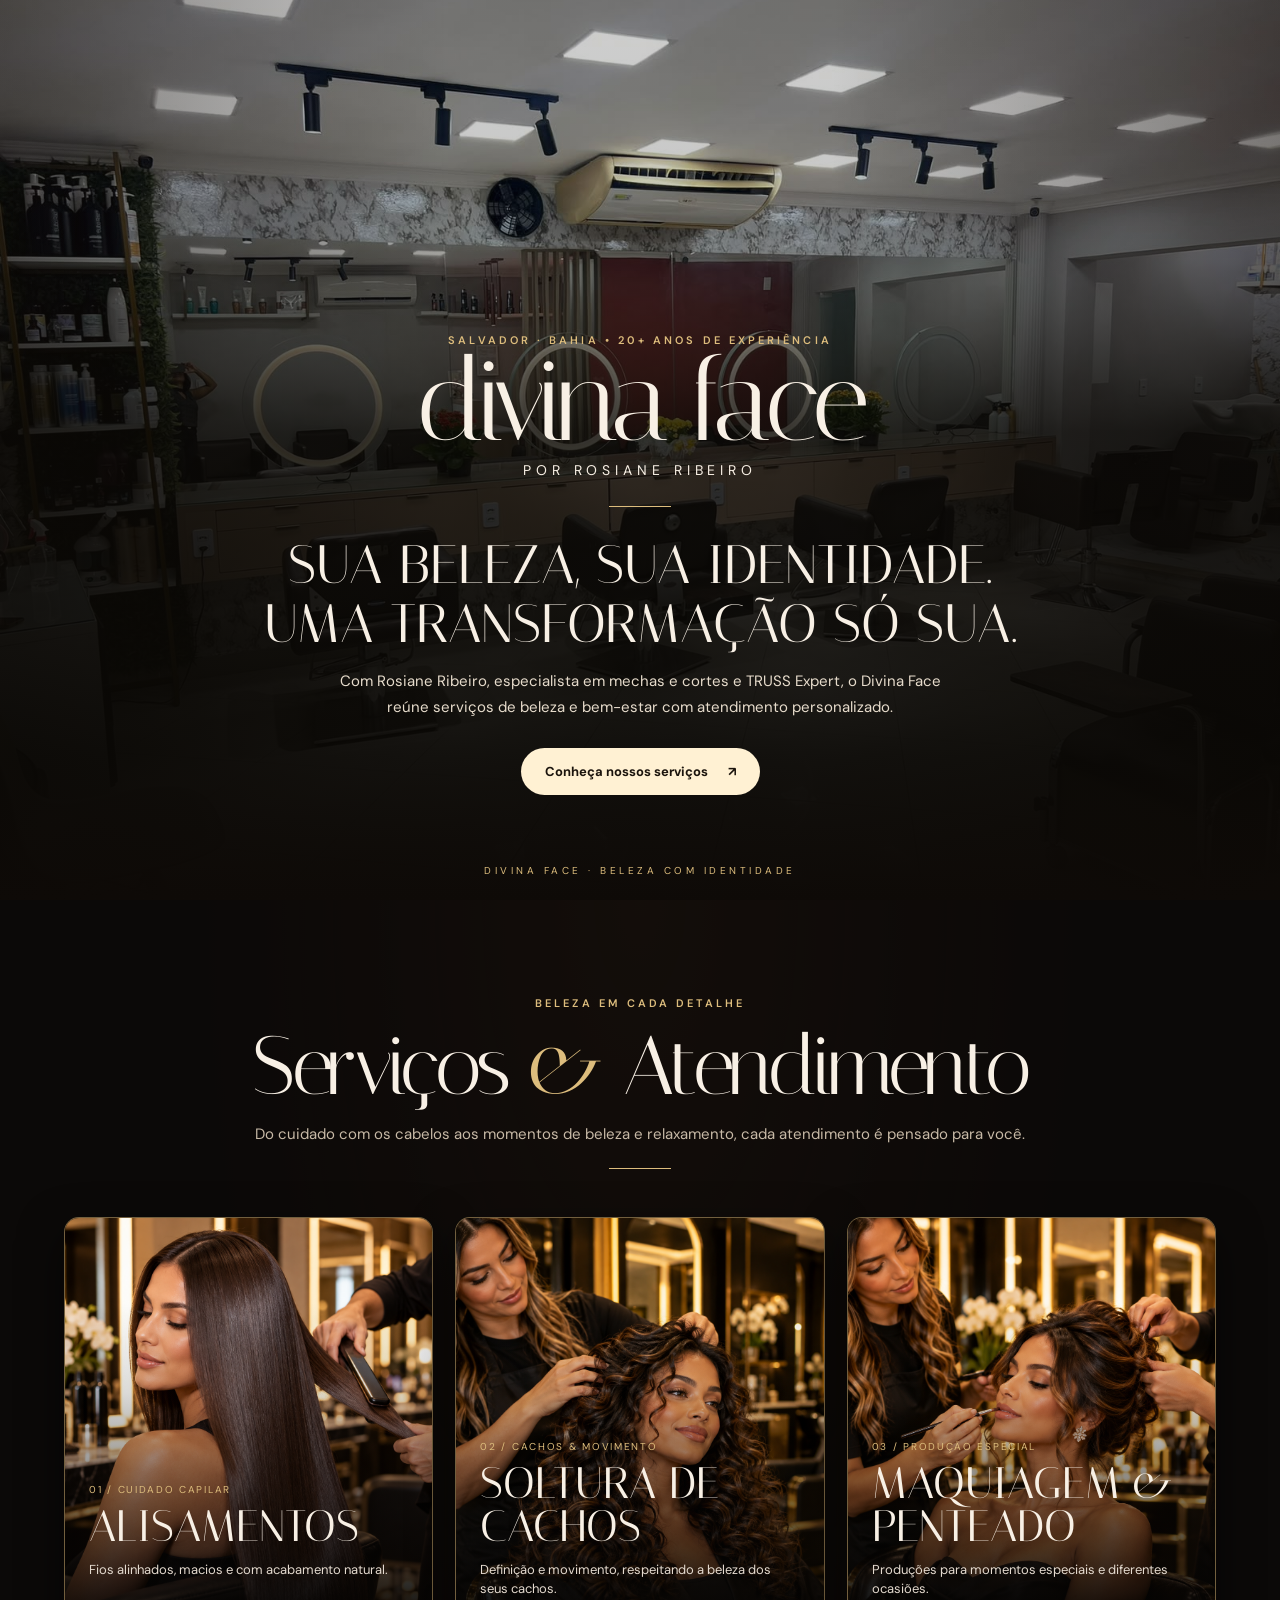
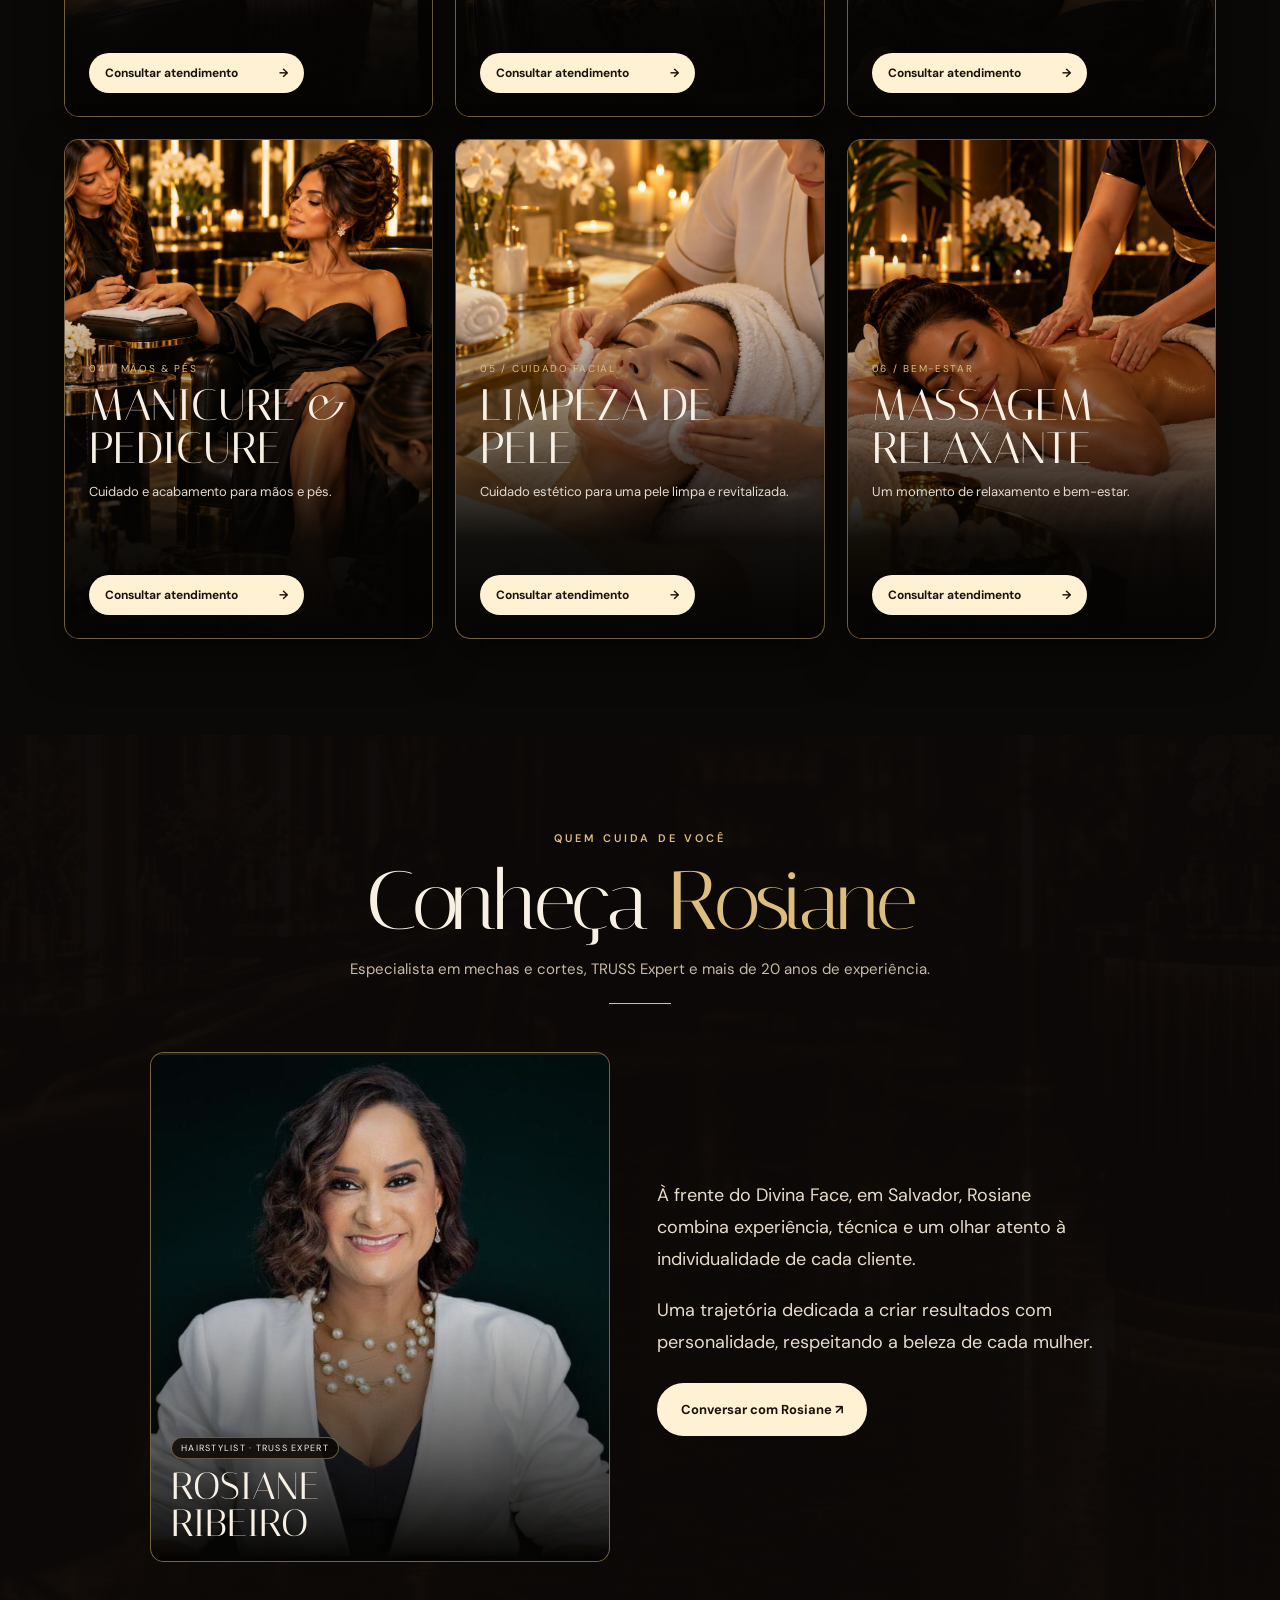
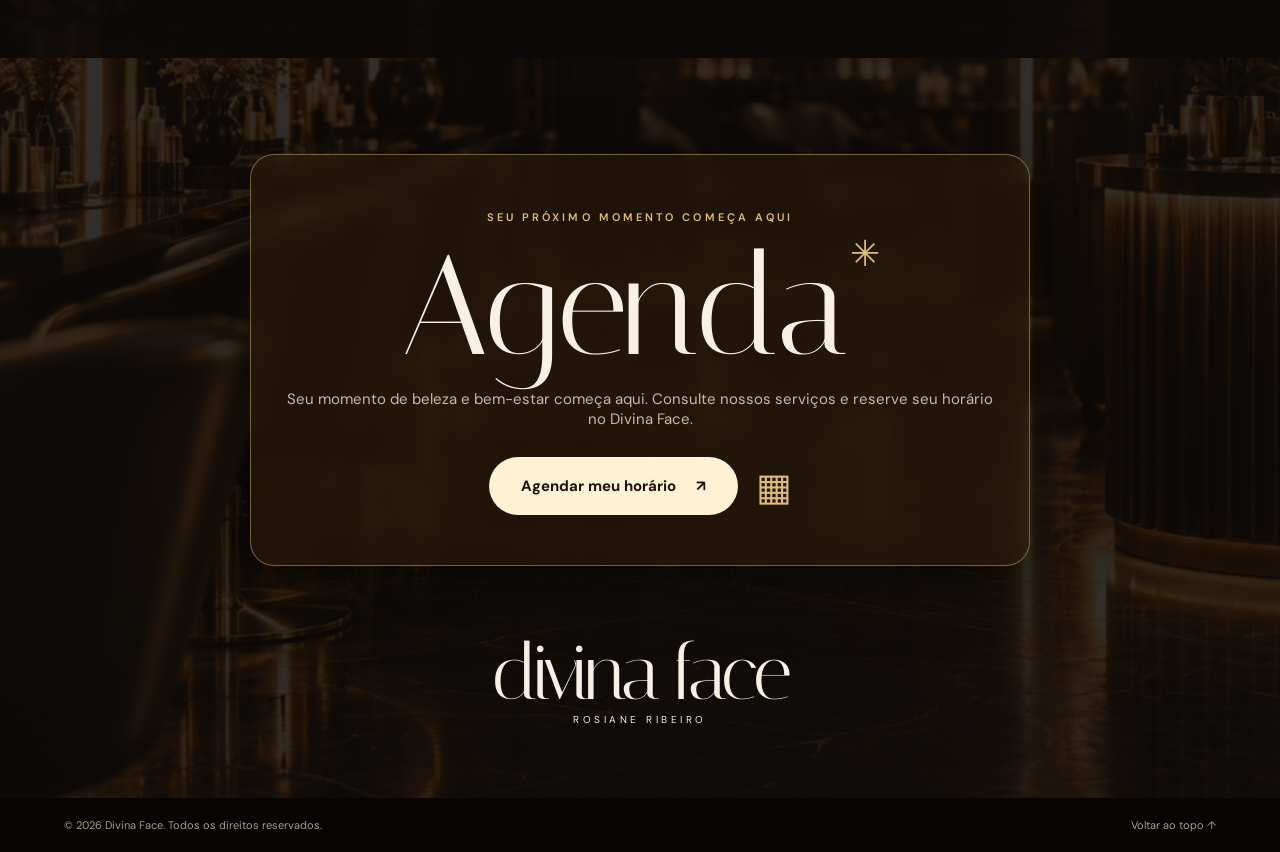
==== Bio/index.html @ 36f3af69 "Update WhatsApp number and Instagram lead source message" ====
<!doctype html>
<html lang="pt-BR">
<head>
<meta charset="utf-8">
<meta name="viewport" content="width=device-width,initial-scale=1">
<meta name="theme-color" content="#110d09">
<meta name="description" content="Divina Face em Salvador, por Rosiane Ribeiro. Há mais de 20 anos valorizando a beleza de cada cliente. Alisamentos, soltura de cachos, maquiagem e penteados, manicure, pedicure e estética. Agende seu horário.">
<title>Divina Face | Rosiane Ribeiro — Beleza com identidade</title>
<link rel="preconnect" href="https://fonts.googleapis.com">
<link rel="preconnect" href="https://fonts.gstatic.com" crossorigin>
<link href="https://fonts.googleapis.com/css2?family=DM+Sans:wght@400;500;600;700&family=Italiana&display=swap" rel="stylesheet">
<link rel="stylesheet" href="style.css?v=bio-single-hero-20261013">
</head>
<body>
<a class="skip" href="#conteudo">Pular para o conteúdo</a>

    <main id="conteudo">
<section class="hero" aria-labelledby="hero-title">
    <div class="hero-media hero-single-image"><img src="../avalia%C3%A7%C3%B5es.jpeg" alt="Ambiente do Salão Divina Face" fetchpriority="high"></div><div class="hero-overlay">

            </div>
            <div class="hero-content">
                <p class="eyebrow">SALVADOR · BAHIA • 20+ ANOS DE EXPERIÊNCIA</p>
                <h1 class="hero-brand" id="hero-title">divina face <span>POR ROSIANE RIBEIRO</span></h1>
                <div class="gold-rule">

                </div><h2>Sua beleza, sua identidade.<br>Uma transformação só sua.</h2>
                <p>Com Rosiane Ribeiro, especialista em mechas e cortes e TRUSS Expert, o Divina Face reúne serviços de beleza e bem-estar com atendimento personalizado.</p>
                <a class="primary-btn" href="#servicos">Conheça nossos serviços <span aria-hidden="true">↗</span></a>
            </div>
            <span class="hero-bottom">DIVINA FACE · BELEZA COM IDENTIDADE</span>
</section>
<section class="services section" id="servicos"><div class="section-top"><p class="eyebrow">BELEZA EM CADA DETALHE</p><h2 class="section-title">Serviços <i>&</i> Atendimento</h2><p>Do cuidado com os cabelos aos momentos de beleza e relaxamento, cada atendimento é pensado para você.</p><div class="gold-rule"></div></div><div class="service-grid"><article class="service-card"><img src="assets/Cabelos%20lisos%20no%20sal%C3%A3o%20de%20luxo.png" alt="Imagem ilustrativa de atendimento no salão" loading="lazy"><div class="service-content"><small>01 / CUIDADO CAPILAR</small><h3>Alisamentos</h3><p>Fios alinhados, macios e com acabamento natural.</p><a href="https://wa.me/556198050957?text=Ol%C3%A1!%20Vim%20pelo%20Instagram%20da%20Divina%20Face%20e%20gostaria%20de%20saber%20mais%20sobre%20os%20servi%C3%A7os%20e%20agendar%20um%20hor%C3%A1rio." target="_blank" rel="noopener noreferrer" aria-label="Consultar Alisamentos no WhatsApp">Consultar atendimento <span>→</span></a></div></article>
<article class="service-card"><img src="assets/Cachos%20Dourados%20no%20Sal%C3%A3o%20Luxuoso.png" alt="Imagem ilustrativa de atendimento no salão" loading="lazy"><div class="service-content"><small>02 / CACHOS & MOVIMENTO</small><h3>Soltura de cachos</h3><p>Definição e movimento, respeitando a beleza dos seus cachos.</p><a href="https://wa.me/556198050957?text=Ol%C3%A1!%20Vim%20pelo%20Instagram%20da%20Divina%20Face%20e%20gostaria%20de%20saber%20mais%20sobre%20os%20servi%C3%A7os%20e%20agendar%20um%20hor%C3%A1rio." target="_blank" rel="noopener noreferrer" aria-label="Consultar Soltura de cachos no WhatsApp">Consultar atendimento <span>→</span></a></div></article>
<article class="service-card"><img src="assets/Glamour%20no%20sal%C3%A3o%20de%20beleza%20luxuoso.png" alt="Imagem ilustrativa de atendimento no salão" loading="lazy"><div class="service-content"><small>03 / PRODUÇÃO ESPECIAL</small><h3>Maquiagem & penteado</h3><p>Produções para momentos especiais e diferentes ocasiões.</p><a href="https://wa.me/556198050957?text=Ol%C3%A1!%20Vim%20pelo%20Instagram%20da%20Divina%20Face%20e%20gostaria%20de%20saber%20mais%20sobre%20os%20servi%C3%A7os%20e%20agendar%20um%20hor%C3%A1rio." target="_blank" rel="noopener noreferrer" aria-label="Consultar Maquiagem & penteado no WhatsApp">Consultar atendimento <span>→</span></a></div></article>
<article class="service-card"><img src="assets/Manicure%20e%20Pedicure%20de%20Luxo.png" alt="Imagem ilustrativa de atendimento no salão" loading="lazy"><div class="service-content"><small>04 / MÃOS & PÉS</small><h3>Manicure & pedicure</h3><p>Cuidado e acabamento para mãos e pés.</p><a href="https://wa.me/556198050957?text=Ol%C3%A1!%20Vim%20pelo%20Instagram%20da%20Divina%20Face%20e%20gostaria%20de%20saber%20mais%20sobre%20os%20servi%C3%A7os%20e%20agendar%20um%20hor%C3%A1rio." target="_blank" rel="noopener noreferrer" aria-label="Consultar Manicure & pedicure no WhatsApp">Consultar atendimento <span>→</span></a></div></article>
<article class="service-card"><img src="assets/Tratamento%20Facial%20em%20Spa%20Luxuoso.png" alt="Imagem ilustrativa de atendimento no salão" loading="lazy"><div class="service-content"><small>05 / CUIDADO FACIAL</small><h3>Limpeza de pele</h3><p>Cuidado estético para uma pele limpa e revitalizada.</p><a href="https://wa.me/556198050957?text=Ol%C3%A1!%20Vim%20pelo%20Instagram%20da%20Divina%20Face%20e%20gostaria%20de%20saber%20mais%20sobre%20os%20servi%C3%A7os%20e%20agendar%20um%20hor%C3%A1rio." target="_blank" rel="noopener noreferrer" aria-label="Consultar Limpeza de pele no WhatsApp">Consultar atendimento <span>→</span></a></div></article>
<article class="service-card"><img src="assets/Massagem%20Relaxante%20em%20Spa%20Luxuoso.png" alt="Imagem ilustrativa de atendimento no salão" loading="lazy"><div class="service-content"><small>06 / BEM-ESTAR</small><h3>Massagem relaxante</h3><p>Um momento de relaxamento e bem-estar.</p><a href="https://wa.me/556198050957?text=Ol%C3%A1!%20Vim%20pelo%20Instagram%20da%20Divina%20Face%20e%20gostaria%20de%20saber%20mais%20sobre%20os%20servi%C3%A7os%20e%20agendar%20um%20hor%C3%A1rio." target="_blank" rel="noopener noreferrer" aria-label="Consultar Massagem relaxante no WhatsApp">Consultar atendimento <span>→</span></a></div></article></div></section>
<section class="team section" id="equipe"><div class="section-top"><p class="eyebrow">QUEM CUIDA DE VOCÊ</p><h2 class="section-title">Conheça <i>Rosiane</i></h2><p>Especialista em mechas e cortes, TRUSS Expert e mais de 20 anos de experiência.</p><div class="gold-rule"></div></div><div class="team-grid"><article class="team-card"><img src="../assets/rosiane-retrato.png" alt="Rosiane Ribeiro, profissional do Divina Face" loading="lazy"><div class="team-content"><span>HAIRSTYLIST · TRUSS EXPERT</span><h3>Rosiane<br>Ribeiro</h3></div></article><div class="team-description"><p>À frente do Divina Face, em Salvador, Rosiane combina experiência, técnica e um olhar atento à individualidade de cada cliente.</p><p>Uma trajetória dedicada a criar resultados com personalidade, respeitando a beleza de cada mulher.</p><a class="primary-btn" href="https://wa.me/556198050957?text=Ol%C3%A1!%20Vim%20pelo%20Instagram%20da%20Divina%20Face%20e%20gostaria%20de%20saber%20mais%20sobre%20os%20servi%C3%A7os%20e%20agendar%20um%20hor%C3%A1rio." target="_blank" rel="noopener noreferrer">Conversar com Rosiane ↗</a></div></div></section>
<section class="booking section" id="agenda"><div class="booking-panel"><p class="eyebrow">SEU PRÓXIMO MOMENTO COMEÇA AQUI</p><h2>Agenda<span class="booking-spark">✳</span></h2><p>Seu momento de beleza e bem-estar começa aqui. Consulte nossos serviços e reserve seu horário no Divina Face.</p><a class="booking-btn" href="https://wa.me/556198050957?text=Ol%C3%A1!%20Vim%20pelo%20Instagram%20da%20Divina%20Face%20e%20gostaria%20de%20saber%20mais%20sobre%20os%20servi%C3%A7os%20e%20agendar%20um%20hor%C3%A1rio." target="_blank" rel="noopener noreferrer">Agendar meu horário <span>↗</span></a><span class="booking-icon" aria-hidden="true">▦</span></div><div class="footer-brand">divina face <span>ROSIANE RIBEIRO</span></div></section>
</main><footer><span>© <span id="year"></span> Divina Face. Todos os direitos reservados.</span><a href="#conteudo">Voltar ao topo ↑</a></footer>
<script src="script.js" defer></script>
</body></html>
---- Bio/style.css ----
:root{--bg:#110e0a;--dark:#090806;--gold:#ddbd7d;--cream:#fff1d3;--ink:#f8f0e5;--muted:#c8baa7;--border:rgba(221,189,125,.45)}*{box-sizing:border-box}html{scroll-behavior:smooth;scroll-padding-top:84px}body{margin:0;background:var(--bg);color:var(--ink);font-family:'DM Sans',Arial,sans-serif;overflow-x:hidden}a{color:inherit;text-decoration:none}button{font:inherit}img{display:block;width:100%}.skip{position:absolute;left:14px;top:-80px;z-index:100;padding:12px;background:var(--gold);color:#111}.skip:focus{top:10px}h1,h2,h3,p{margin:0}.header{height:83px;position:absolute;top:0;left:0;right:0;z-index:20;background:linear-gradient(#110e0ae8,#110e0a74);border-bottom:1px solid #fff2}.header-inner{height:100%;max-width:1320px;margin:auto;display:flex;align-items:center;gap:46px;padding:0 5%}.brand{display:block;text-align:center;font:29px/1 'Italiana',Georgia,serif;letter-spacing:-.04em;min-width:150px}.brand small{display:block;font:9px/1.6 'DM Sans',sans-serif;letter-spacing:.56em;margin-left:6px}.desktop-nav{display:flex;gap:32px;margin-left:auto;align-items:center}.desktop-nav a{font-size:13px;text-transform:uppercase;letter-spacing:.14em}.desktop-nav a:hover{color:var(--gold)}.header-book{padding:12px 20px;border:1px solid var(--border);border-radius:30px;font-size:13px;white-space:nowrap}.header-book span{margin-left:10px}.menu-button,.mobile-menu{display:none}.hero{position:relative;min-height:min(900px,100svh);height:850px;display:flex;align-items:flex-end;justify-content:center;overflow:hidden;background:#14100b}.hero-media{position:absolute;inset:0;display:grid;grid-template-columns:1fr 1.16fr 1fr}.hero-photo{position:relative;overflow:hidden}.hero-photo img{height:100%;object-fit:cover;filter:saturate(.8)}.hero-photo-one img{object-position:48% 20%;transform:scale(1.3)}.hero-photo-two img{object-position:center 17%;transform:scale(1.12)}.hero-photo-three img{object-position:58% 20%;transform:scale(1.3)}.hero-overlay{position:absolute;inset:0;background:linear-gradient(180deg,#09070533 3%,#09070538 21%,#0a0805cf 48%,#0a0805f4 84%,#0e0a07 100%),linear-gradient(90deg,#130c0870,transparent 35%,transparent 65%,#130c0870)}.hero-content{position:relative;z-index:2;text-align:center;width:min(900px,92%);padding:240px 0 105px}.eyebrow{font-size:11px;letter-spacing:.28em;text-transform:uppercase;color:var(--gold);font-weight:600}.hero-brand,.footer-brand{font:clamp(74px,12vw,154px)/.95 'Italiana',Georgia,serif;letter-spacing:-.06em}.hero-brand span,.footer-brand span{font:14px/2 'DM Sans',sans-serif;letter-spacing:.9em;margin-left:1em;display:block}.gold-rule{height:1px;background:var(--gold);width:62px;margin:22px auto}.hero-content h2{font:clamp(30px,4.2vw,54px)/1.1 'Italiana',Georgia,serif;text-transform:uppercase;margin:28px auto 14px}.hero-content>p:not(.eyebrow){max-width:630px;margin:0 auto;color:#e7dccc;font-size:15px;line-height:1.75}.primary-btn,.booking-btn{display:inline-flex;align-items:center;justify-content:center;gap:20px;background:var(--cream);color:#1b140d;padding:15px 24px;border-radius:100px;font-weight:700;font-size:13px;margin-top:28px;transition:transform .2s,background .2s}.primary-btn:hover,.booking-btn:hover{background:var(--gold);transform:translateY(-3px)}.hero-bottom{position:absolute;bottom:23px;letter-spacing:.35em;font-size:10px;color:var(--gold)}.section{padding:96px 5%}.services{position:relative;background:radial-gradient(ellipse at 50% 0%,#4b331b80,transparent 48%),url('assets/background.jpg') center/cover fixed,#140e0a}.services:before,.team:before{content:'';position:absolute;inset:0;background:#0a0808bd;pointer-events:none}.section-top{position:relative;z-index:1;text-align:center;max-width:850px;margin:0 auto 48px}.section-title{font:clamp(44px,6.5vw,84px)/1.06 'Italiana',Georgia,serif;letter-spacing:-.04em;margin:12px 0}.section-title i{font-style:normal;color:var(--gold)}.section-top>p:not(.eyebrow){color:var(--muted);font-size:15px;line-height:1.6}.service-grid{position:relative;display:grid;grid-template-columns:repeat(3,minmax(0,1fr));gap:22px;max-width:1240px;margin:auto}.service-card{position:relative;height:500px;border:1px solid var(--border);border-radius:15px;overflow:hidden;background:#1a120a;box-shadow:0 16px 44px #0008;isolation:isolate}.service-card>img{height:100%;object-fit:cover;object-position:center 30%;transition:transform .6s}.service-card:hover>img{transform:scale(1.045)}.service-card:after{content:'';position:absolute;inset:0;background:linear-gradient(180deg,transparent 17%,#05040322 35%,#050403f2 80%,#050403 100%);pointer-events:none}.service-content{position:absolute;z-index:1;bottom:0;left:0;right:0;padding:28px 24px 23px}.service-content small{color:var(--gold);font-size:10px;letter-spacing:.17em}.service-content h3{font:clamp(34px,3.4vw,53px)/.98 'Italiana',Georgia,serif;text-transform:uppercase;margin:8px 0 12px}.service-content p{color:#e4dacf;font-size:13px;line-height:1.48;min-height:75px;max-width:320px}.service-content a{display:flex;align-items:center;justify-content:space-between;gap:8px;width:max-content;min-width:215px;margin-top:18px;padding:12px 16px;background:var(--cream);border-radius:30px;color:#1b140d;font-size:12px;font-weight:700}.service-content a:hover{background:var(--gold)}.team{position:relative;background:linear-gradient(#100c08ed,#100c08de),url('assets/background.jpg') center/cover no-repeat}.team-grid{position:relative;z-index:1;max-width:1240px;margin:auto;display:grid;grid-template-columns:repeat(4,minmax(0,1fr));gap:22px}.team-card{position:relative;min-height:390px;border:1px solid var(--border);border-radius:14px;overflow:hidden;background:#24190f}.team-card img{height:100%;position:absolute;inset:0;object-fit:cover;object-position:center 28%;filter:saturate(.88)}.team-card:after{content:'';position:absolute;inset:0;background:linear-gradient(180deg,transparent 40%,#050403 100%)}.team-content{position:absolute;z-index:1;bottom:20px;left:20px;right:10px}.team-content span{display:inline-block;background:#0c0907d9;border:1px solid #d8bc8d6b;padding:4px 9px;border-radius:14px;font-size:9px;letter-spacing:.14em}.team-content h3{margin-top:9px;font:clamp(29px,3vw,46px)/.95 'Italiana',Georgia,serif;text-transform:uppercase}.booking{background:linear-gradient(180deg,#0d0a08d9,#0d0a08da),url('assets/background.jpg') center/cover;display:flex;flex-direction:column;align-items:center;padding-bottom:68px}.booking-panel{position:relative;width:min(780px,100%);padding:55px 30px 50px;text-align:center;border:1px solid var(--border);border-radius:24px;background:#2c1b0b9e;box-shadow:0 20px 70px #0006;backdrop-filter:blur(8px)}.booking-panel h2{font:clamp(82px,11vw,154px)/1 'Italiana',Georgia,serif;margin:12px 0}.booking-spark{font:36px/1 'DM Sans',sans-serif;color:var(--gold);vertical-align:top}.booking-panel>p:not(.eyebrow){font-size:15px;color:var(--muted)}.booking-btn{font-size:15px;padding:19px 32px}.booking-icon{display:inline-block;color:var(--gold);font-size:38px;margin-left:18px;vertical-align:middle}.footer-brand{font-size:72px;text-align:center;margin-top:70px}.footer-brand span{font-size:10px}footer{background:#060504;display:flex;justify-content:space-between;gap:15px;align-items:center;padding:20px 5%;font-size:11px;color:#a99c8a}footer a:hover{color:var(--gold)}a:focus-visible,button:focus-visible{outline:2px solid var(--gold);outline-offset:4px}@media(max-width:1050px){.service-grid{grid-template-columns:repeat(2,minmax(0,1fr))}.team-grid{grid-template-columns:repeat(2,minmax(0,1fr))}.service-card{height:500px}.team-card{height:390px}.desktop-nav{gap:16px}}@media(max-width:760px){html{scroll-padding-top:68px}.header{height:68px}.header-inner{justify-content:space-between;padding-inline:6%}.brand{min-width:auto;font-size:27px}.brand small{font-size:8px}.desktop-nav,.header-book{display:none}.menu-button{display:flex;flex-direction:column;justify-content:center;align-items:center;gap:5px;width:44px;height:44px;background:#19110b;border:1px solid var(--border);border-radius:8px;cursor:pointer}.menu-button span{width:20px;height:2px;background:var(--cream);transition:transform .2s,opacity .2s}.menu-button[aria-expanded=true] span:first-child{transform:translateY(7px) rotate(45deg)}.menu-button[aria-expanded=true] span:nth-child(2){opacity:0}.menu-button[aria-expanded=true] span:last-child{transform:translateY(-7px) rotate(-45deg)}.mobile-menu:not([hidden]){display:flex;position:absolute;left:0;right:0;top:68px;padding:15px 6% 20px;background:#130e09f8;border-bottom:1px solid var(--border);flex-direction:column;gap:0;box-shadow:0 16px 35px #0009}.mobile-menu a{padding:15px 6px;border-bottom:1px solid #ffffff18;font-size:14px}.mobile-menu a:last-child{color:var(--gold)}.hero{height:auto;min-height:720px;min-height:92svh}.hero-media{grid-template-columns:1fr 1fr}.hero-photo-three{display:none}.hero-photo img{object-position:center top;transform:none}.hero-photo-one img{object-position:42% top}.hero-overlay{background:linear-gradient(180deg,#0907054a 0%,#0907059c 32%,#090705f5 58%,#090705 100%)}.hero-content{padding:240px 0 85px}.hero-brand{font-size:clamp(68px,16vw,106px)}.hero-brand span{font-size:11px}.hero-content h2{font-size:clamp(31px,8vw,47px)}.hero-content>p:not(.eyebrow){font-size:14px;max-width:430px}.section{padding:70px 5%}.section-title{font-size:clamp(45px,10vw,65px)}.service-grid{gap:16px}.service-card{height:440px}.service-content{padding:22px 17px}.service-content h3{font-size:36px}.service-content a{min-width:0;width:100%}.service-content p{font-size:12px}.team-grid{gap:14px}.team-card{min-height:310px;height:310px}.team-content{left:12px;bottom:15px}.team-content h3{font-size:32px}.team-content span{font-size:8px}.booking-panel{padding:40px 18px}.booking-panel h2{font-size:clamp(68px,14vw,110px)}.footer-brand{font-size:58px}}@media(max-width:560px){.hero{min-height:680px}.hero-content{padding-top:200px}.service-grid{grid-template-columns:1fr}.service-card{height:480px}.service-content{padding:25px}.service-content h3{font-size:48px}.service-content p{font-size:13px}.team-grid{grid-template-columns:repeat(2,minmax(0,1fr))}.team-card{height:290px;min-height:0}.team-content h3{font-size:27px}.booking-icon{display:none}footer{flex-direction:column;text-align:center}.eyebrow{font-size:10px;letter-spacing:.17em}}@media(max-width:360px){.team-grid{grid-template-columns:1fr}.team-card{height:410px}.team-content h3{font-size:41px}}@media(prefers-reduced-motion:reduce){*,*:before,*:after{scroll-behavior:auto!important;transition:none!important}} 

/* Divina Face: editorial portrait and brand adaptations */
.hero-brand{font-size:clamp(60px,9vw,132px);letter-spacing:-.055em;text-transform:lowercase}
.hero-brand span,.footer-brand span{text-transform:uppercase;letter-spacing:.35em;margin-left:0}
.team-grid{grid-template-columns:minmax(280px,460px) minmax(0,1fr);align-items:center;justify-content:center;max-width:980px}
.team-card{min-height:510px}.team-description{color:#e7dccc;font-size:18px;line-height:1.8;padding:20px 5%}.team-description p+p{margin-top:18px}.team-description .primary-btn{margin-top:24px}
.footer-brand{font-size:clamp(46px,7vw,78px);text-transform:lowercase}
@media(max-width:760px){.hero-brand{font-size:clamp(52px,12vw,84px)}.hero-brand span{font-size:10px}.team-grid{grid-template-columns:1fr;max-width:460px}.team-description{padding:10px 2%;font-size:16px}.team-card{min-height:430px;height:430px}}

/* Single full-bleed Bio hero background */
.hero-media.hero-single-image{display:block;position:absolute;inset:0;width:100%;height:100%}
.hero-media.hero-single-image>img{width:100%;height:100%;object-fit:cover;object-position:center center;transform:none;filter:none}
@media(max-width:760px){.hero-media.hero-single-image{display:block}.hero-media.hero-single-image>img{object-position:center center}}
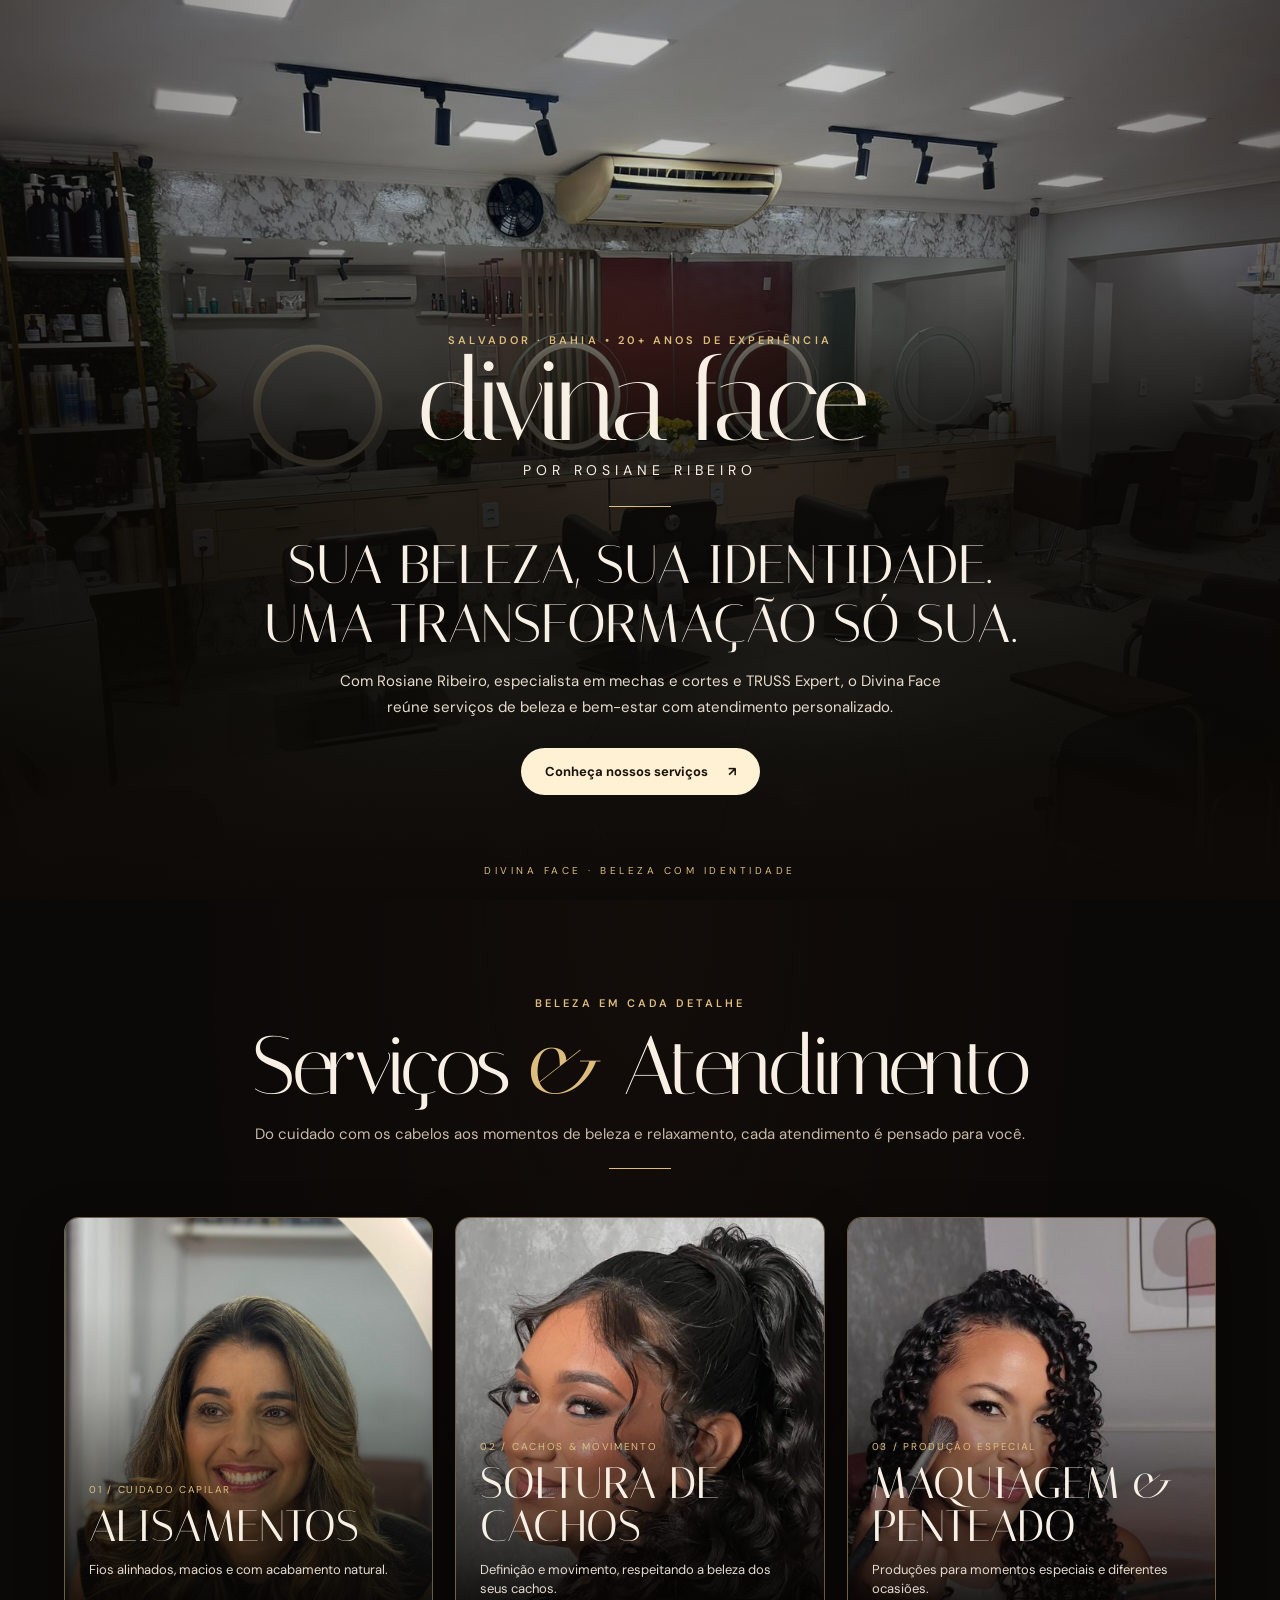
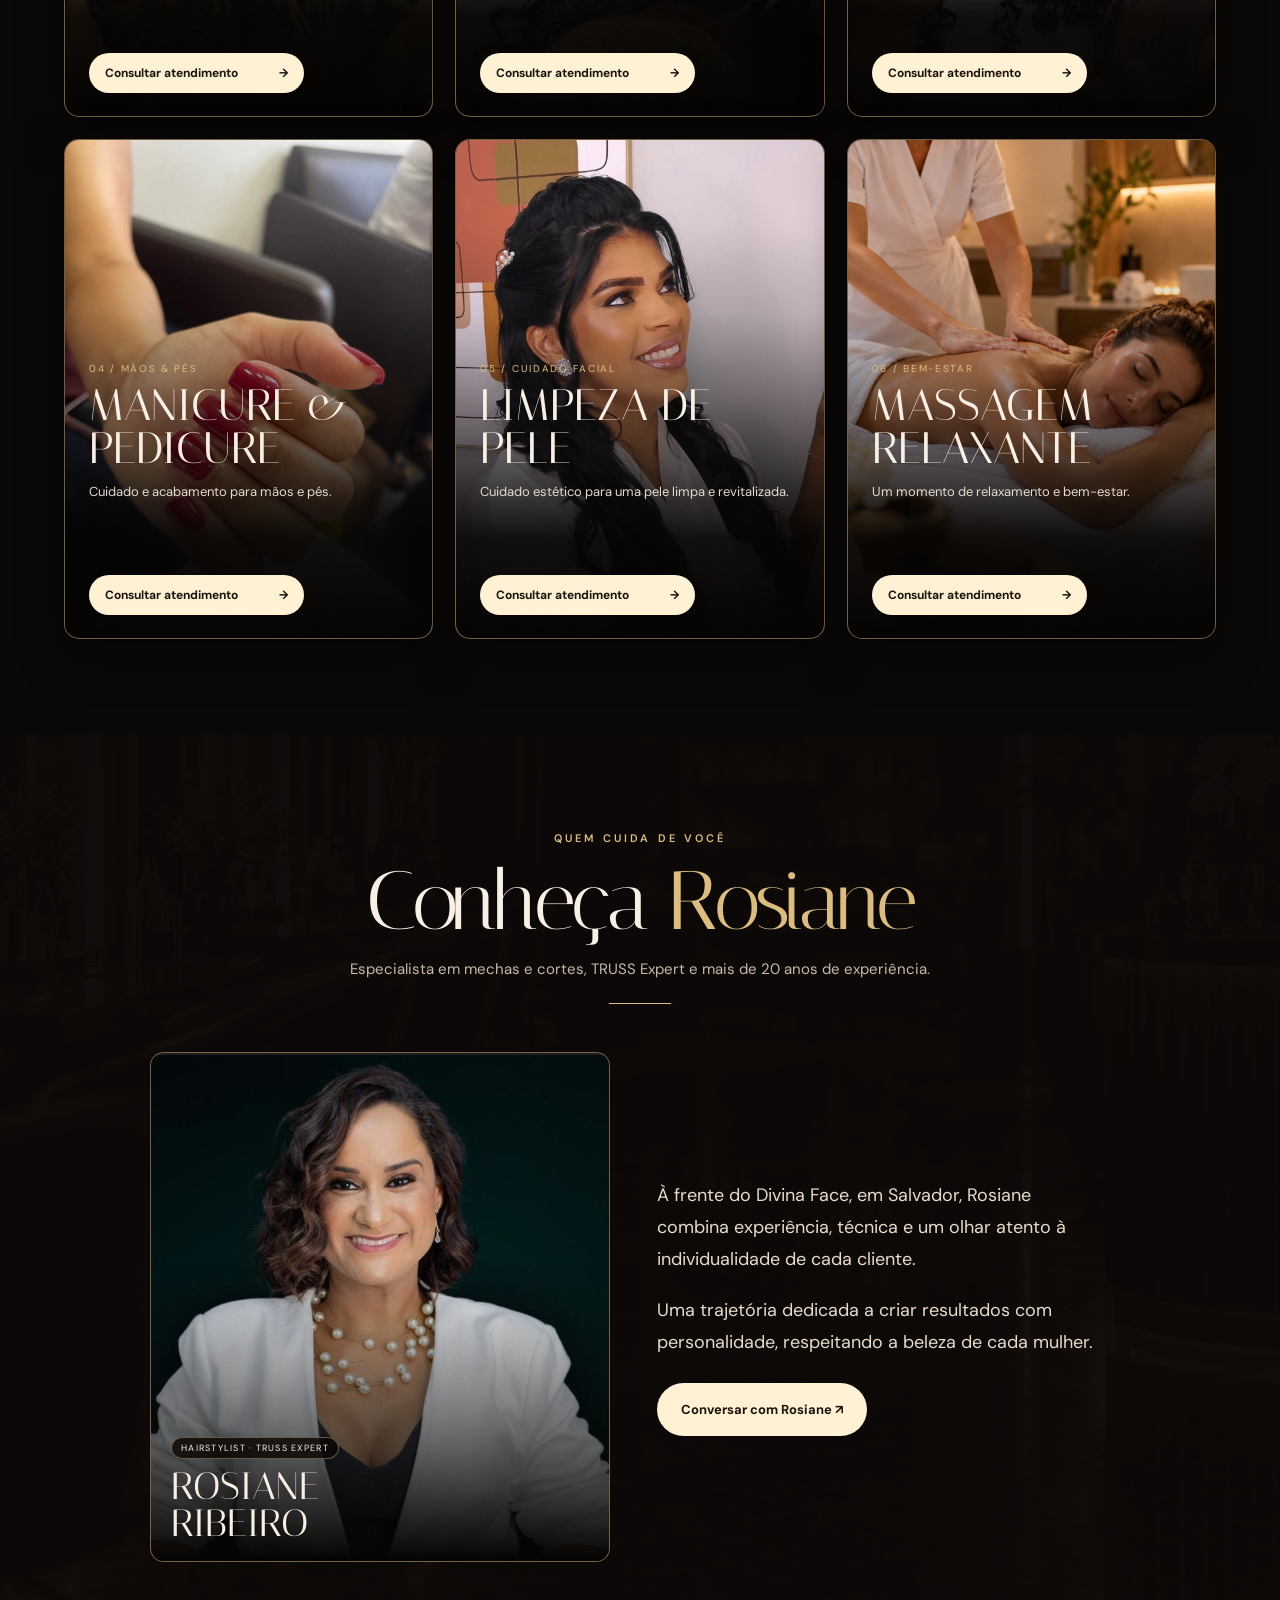
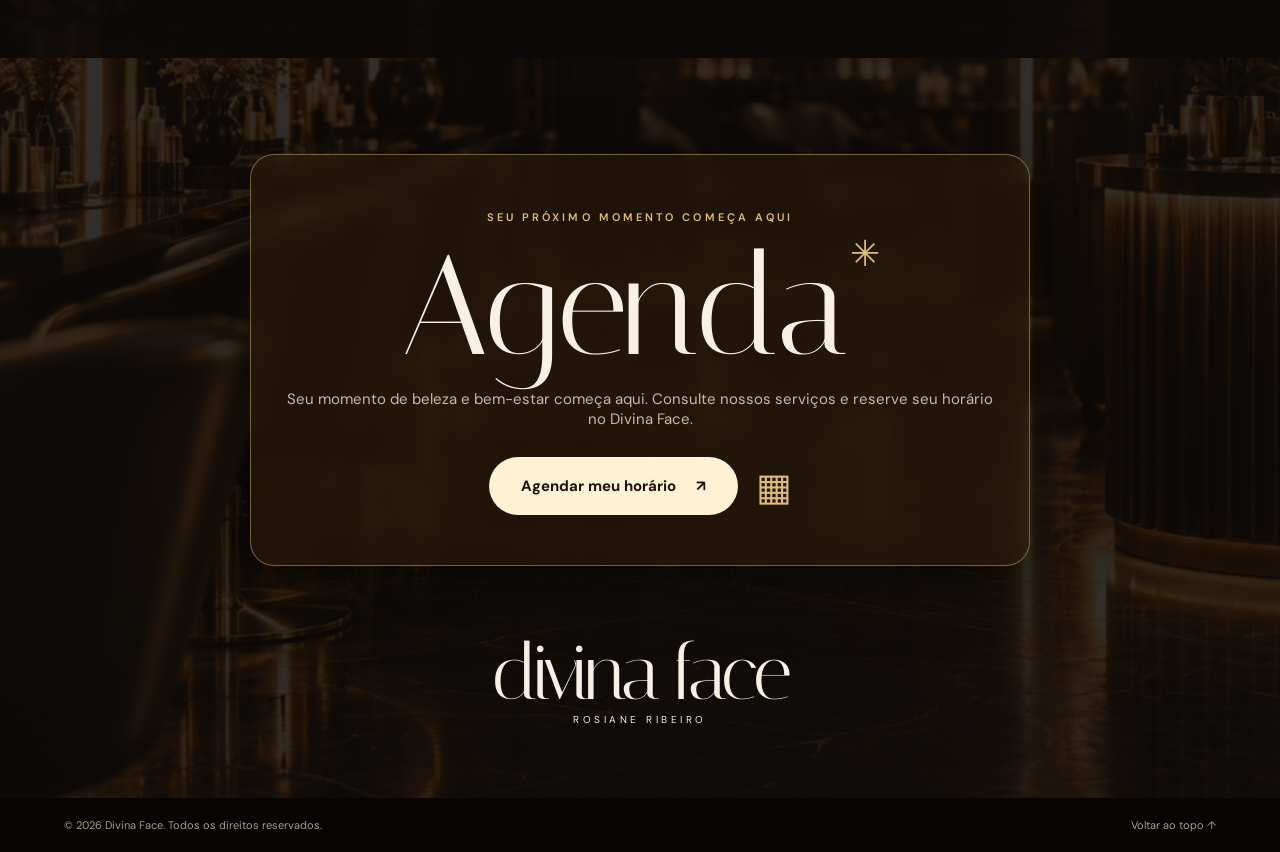
==== commit 0d974b28: "Match Bio service images to main Divina Face website" ====
--- a/Bio/index.html
+++ b/Bio/index.html
@@ -30,12 +30,12 @@
             </div>
             <span class="hero-bottom">DIVINA FACE · BELEZA COM IDENTIDADE</span>
 </section>
-<section class="services section" id="servicos"><div class="section-top"><p class="eyebrow">BELEZA EM CADA DETALHE</p><h2 class="section-title">Serviços <i>&</i> Atendimento</h2><p>Do cuidado com os cabelos aos momentos de beleza e relaxamento, cada atendimento é pensado para você.</p><div class="gold-rule"></div></div><div class="service-grid"><article class="service-card"><img src="assets/Cabelos%20lisos%20no%20sal%C3%A3o%20de%20luxo.png" alt="Imagem ilustrativa de atendimento no salão" loading="lazy"><div class="service-content"><small>01 / CUIDADO CAPILAR</small><h3>Alisamentos</h3><p>Fios alinhados, macios e com acabamento natural.</p><a href="https://wa.me/556198050957?text=Ol%C3%A1!%20Vim%20pelo%20Instagram%20da%20Divina%20Face%20e%20gostaria%20de%20saber%20mais%20sobre%20os%20servi%C3%A7os%20e%20agendar%20um%20hor%C3%A1rio." target="_blank" rel="noopener noreferrer" aria-label="Consultar Alisamentos no WhatsApp">Consultar atendimento <span>→</span></a></div></article>
-<article class="service-card"><img src="assets/Cachos%20Dourados%20no%20Sal%C3%A3o%20Luxuoso.png" alt="Imagem ilustrativa de atendimento no salão" loading="lazy"><div class="service-content"><small>02 / CACHOS & MOVIMENTO</small><h3>Soltura de cachos</h3><p>Definição e movimento, respeitando a beleza dos seus cachos.</p><a href="https://wa.me/556198050957?text=Ol%C3%A1!%20Vim%20pelo%20Instagram%20da%20Divina%20Face%20e%20gostaria%20de%20saber%20mais%20sobre%20os%20servi%C3%A7os%20e%20agendar%20um%20hor%C3%A1rio." target="_blank" rel="noopener noreferrer" aria-label="Consultar Soltura de cachos no WhatsApp">Consultar atendimento <span>→</span></a></div></article>
-<article class="service-card"><img src="assets/Glamour%20no%20sal%C3%A3o%20de%20beleza%20luxuoso.png" alt="Imagem ilustrativa de atendimento no salão" loading="lazy"><div class="service-content"><small>03 / PRODUÇÃO ESPECIAL</small><h3>Maquiagem & penteado</h3><p>Produções para momentos especiais e diferentes ocasiões.</p><a href="https://wa.me/556198050957?text=Ol%C3%A1!%20Vim%20pelo%20Instagram%20da%20Divina%20Face%20e%20gostaria%20de%20saber%20mais%20sobre%20os%20servi%C3%A7os%20e%20agendar%20um%20hor%C3%A1rio." target="_blank" rel="noopener noreferrer" aria-label="Consultar Maquiagem & penteado no WhatsApp">Consultar atendimento <span>→</span></a></div></article>
-<article class="service-card"><img src="assets/Manicure%20e%20Pedicure%20de%20Luxo.png" alt="Imagem ilustrativa de atendimento no salão" loading="lazy"><div class="service-content"><small>04 / MÃOS & PÉS</small><h3>Manicure & pedicure</h3><p>Cuidado e acabamento para mãos e pés.</p><a href="https://wa.me/556198050957?text=Ol%C3%A1!%20Vim%20pelo%20Instagram%20da%20Divina%20Face%20e%20gostaria%20de%20saber%20mais%20sobre%20os%20servi%C3%A7os%20e%20agendar%20um%20hor%C3%A1rio." target="_blank" rel="noopener noreferrer" aria-label="Consultar Manicure & pedicure no WhatsApp">Consultar atendimento <span>→</span></a></div></article>
-<article class="service-card"><img src="assets/Tratamento%20Facial%20em%20Spa%20Luxuoso.png" alt="Imagem ilustrativa de atendimento no salão" loading="lazy"><div class="service-content"><small>05 / CUIDADO FACIAL</small><h3>Limpeza de pele</h3><p>Cuidado estético para uma pele limpa e revitalizada.</p><a href="https://wa.me/556198050957?text=Ol%C3%A1!%20Vim%20pelo%20Instagram%20da%20Divina%20Face%20e%20gostaria%20de%20saber%20mais%20sobre%20os%20servi%C3%A7os%20e%20agendar%20um%20hor%C3%A1rio." target="_blank" rel="noopener noreferrer" aria-label="Consultar Limpeza de pele no WhatsApp">Consultar atendimento <span>→</span></a></div></article>
-<article class="service-card"><img src="assets/Massagem%20Relaxante%20em%20Spa%20Luxuoso.png" alt="Imagem ilustrativa de atendimento no salão" loading="lazy"><div class="service-content"><small>06 / BEM-ESTAR</small><h3>Massagem relaxante</h3><p>Um momento de relaxamento e bem-estar.</p><a href="https://wa.me/556198050957?text=Ol%C3%A1!%20Vim%20pelo%20Instagram%20da%20Divina%20Face%20e%20gostaria%20de%20saber%20mais%20sobre%20os%20servi%C3%A7os%20e%20agendar%20um%20hor%C3%A1rio." target="_blank" rel="noopener noreferrer" aria-label="Consultar Massagem relaxante no WhatsApp">Consultar atendimento <span>→</span></a></div></article></div></section>
+<section class="services section" id="servicos"><div class="section-top"><p class="eyebrow">BELEZA EM CADA DETALHE</p><h2 class="section-title">Serviços <i>&</i> Atendimento</h2><p>Do cuidado com os cabelos aos momentos de beleza e relaxamento, cada atendimento é pensado para você.</p><div class="gold-rule"></div></div><div class="service-grid"><article class="service-card"><img src="../assets/20e9200f7c10c653.jpg" alt="Alisamentos — Divina Face" loading="lazy"><div class="service-content"><small>01 / CUIDADO CAPILAR</small><h3>Alisamentos</h3><p>Fios alinhados, macios e com acabamento natural.</p><a href="https://wa.me/556198050957?text=Ol%C3%A1!%20Vim%20pelo%20Instagram%20da%20Divina%20Face%20e%20gostaria%20de%20saber%20mais%20sobre%20os%20servi%C3%A7os%20e%20agendar%20um%20hor%C3%A1rio." target="_blank" rel="noopener noreferrer" aria-label="Consultar Alisamentos no WhatsApp">Consultar atendimento <span>→</span></a></div></article>
+<article class="service-card"><img src="../cachos.PNG" alt="Soltura de cachos — Divina Face" loading="lazy"><div class="service-content"><small>02 / CACHOS & MOVIMENTO</small><h3>Soltura de cachos</h3><p>Definição e movimento, respeitando a beleza dos seus cachos.</p><a href="https://wa.me/556198050957?text=Ol%C3%A1!%20Vim%20pelo%20Instagram%20da%20Divina%20Face%20e%20gostaria%20de%20saber%20mais%20sobre%20os%20servi%C3%A7os%20e%20agendar%20um%20hor%C3%A1rio." target="_blank" rel="noopener noreferrer" aria-label="Consultar Soltura de cachos no WhatsApp">Consultar atendimento <span>→</span></a></div></article>
+<article class="service-card"><img src="../maquiagem.PNG" alt="Maquiagem e penteado — Divina Face" loading="lazy"><div class="service-content"><small>03 / PRODUÇÃO ESPECIAL</small><h3>Maquiagem & penteado</h3><p>Produções para momentos especiais e diferentes ocasiões.</p><a href="https://wa.me/556198050957?text=Ol%C3%A1!%20Vim%20pelo%20Instagram%20da%20Divina%20Face%20e%20gostaria%20de%20saber%20mais%20sobre%20os%20servi%C3%A7os%20e%20agendar%20um%20hor%C3%A1rio." target="_blank" rel="noopener noreferrer" aria-label="Consultar Maquiagem & penteado no WhatsApp">Consultar atendimento <span>→</span></a></div></article>
+<article class="service-card"><img src="../manicure.jpeg" alt="Manicure e pedicure — Divina Face" loading="lazy"><div class="service-content"><small>04 / MÃOS & PÉS</small><h3>Manicure & pedicure</h3><p>Cuidado e acabamento para mãos e pés.</p><a href="https://wa.me/556198050957?text=Ol%C3%A1!%20Vim%20pelo%20Instagram%20da%20Divina%20Face%20e%20gostaria%20de%20saber%20mais%20sobre%20os%20servi%C3%A7os%20e%20agendar%20um%20hor%C3%A1rio." target="_blank" rel="noopener noreferrer" aria-label="Consultar Manicure & pedicure no WhatsApp">Consultar atendimento <span>→</span></a></div></article>
+<article class="service-card"><img src="../limpeza.PNG" alt="Limpeza de pele — Divina Face" loading="lazy"><div class="service-content"><small>05 / CUIDADO FACIAL</small><h3>Limpeza de pele</h3><p>Cuidado estético para uma pele limpa e revitalizada.</p><a href="https://wa.me/556198050957?text=Ol%C3%A1!%20Vim%20pelo%20Instagram%20da%20Divina%20Face%20e%20gostaria%20de%20saber%20mais%20sobre%20os%20servi%C3%A7os%20e%20agendar%20um%20hor%C3%A1rio." target="_blank" rel="noopener noreferrer" aria-label="Consultar Limpeza de pele no WhatsApp">Consultar atendimento <span>→</span></a></div></article>
+<article class="service-card"><img src="../Massagem%20Relaxante%20no%20Spa.png" alt="Massagem relaxante — Divina Face" loading="lazy"><div class="service-content"><small>06 / BEM-ESTAR</small><h3>Massagem relaxante</h3><p>Um momento de relaxamento e bem-estar.</p><a href="https://wa.me/556198050957?text=Ol%C3%A1!%20Vim%20pelo%20Instagram%20da%20Divina%20Face%20e%20gostaria%20de%20saber%20mais%20sobre%20os%20servi%C3%A7os%20e%20agendar%20um%20hor%C3%A1rio." target="_blank" rel="noopener noreferrer" aria-label="Consultar Massagem relaxante no WhatsApp">Consultar atendimento <span>→</span></a></div></article></div></section>
 <section class="team section" id="equipe"><div class="section-top"><p class="eyebrow">QUEM CUIDA DE VOCÊ</p><h2 class="section-title">Conheça <i>Rosiane</i></h2><p>Especialista em mechas e cortes, TRUSS Expert e mais de 20 anos de experiência.</p><div class="gold-rule"></div></div><div class="team-grid"><article class="team-card"><img src="../assets/rosiane-retrato.png" alt="Rosiane Ribeiro, profissional do Divina Face" loading="lazy"><div class="team-content"><span>HAIRSTYLIST · TRUSS EXPERT</span><h3>Rosiane<br>Ribeiro</h3></div></article><div class="team-description"><p>À frente do Divina Face, em Salvador, Rosiane combina experiência, técnica e um olhar atento à individualidade de cada cliente.</p><p>Uma trajetória dedicada a criar resultados com personalidade, respeitando a beleza de cada mulher.</p><a class="primary-btn" href="https://wa.me/556198050957?text=Ol%C3%A1!%20Vim%20pelo%20Instagram%20da%20Divina%20Face%20e%20gostaria%20de%20saber%20mais%20sobre%20os%20servi%C3%A7os%20e%20agendar%20um%20hor%C3%A1rio." target="_blank" rel="noopener noreferrer">Conversar com Rosiane ↗</a></div></div></section>
 <section class="booking section" id="agenda"><div class="booking-panel"><p class="eyebrow">SEU PRÓXIMO MOMENTO COMEÇA AQUI</p><h2>Agenda<span class="booking-spark">✳</span></h2><p>Seu momento de beleza e bem-estar começa aqui. Consulte nossos serviços e reserve seu horário no Divina Face.</p><a class="booking-btn" href="https://wa.me/556198050957?text=Ol%C3%A1!%20Vim%20pelo%20Instagram%20da%20Divina%20Face%20e%20gostaria%20de%20saber%20mais%20sobre%20os%20servi%C3%A7os%20e%20agendar%20um%20hor%C3%A1rio." target="_blank" rel="noopener noreferrer">Agendar meu horário <span>↗</span></a><span class="booking-icon" aria-hidden="true">▦</span></div><div class="footer-brand">divina face <span>ROSIANE RIBEIRO</span></div></section>
 </main><footer><span>© <span id="year"></span> Divina Face. Todos os direitos reservados.</span><a href="#conteudo">Voltar ao topo ↑</a></footer>
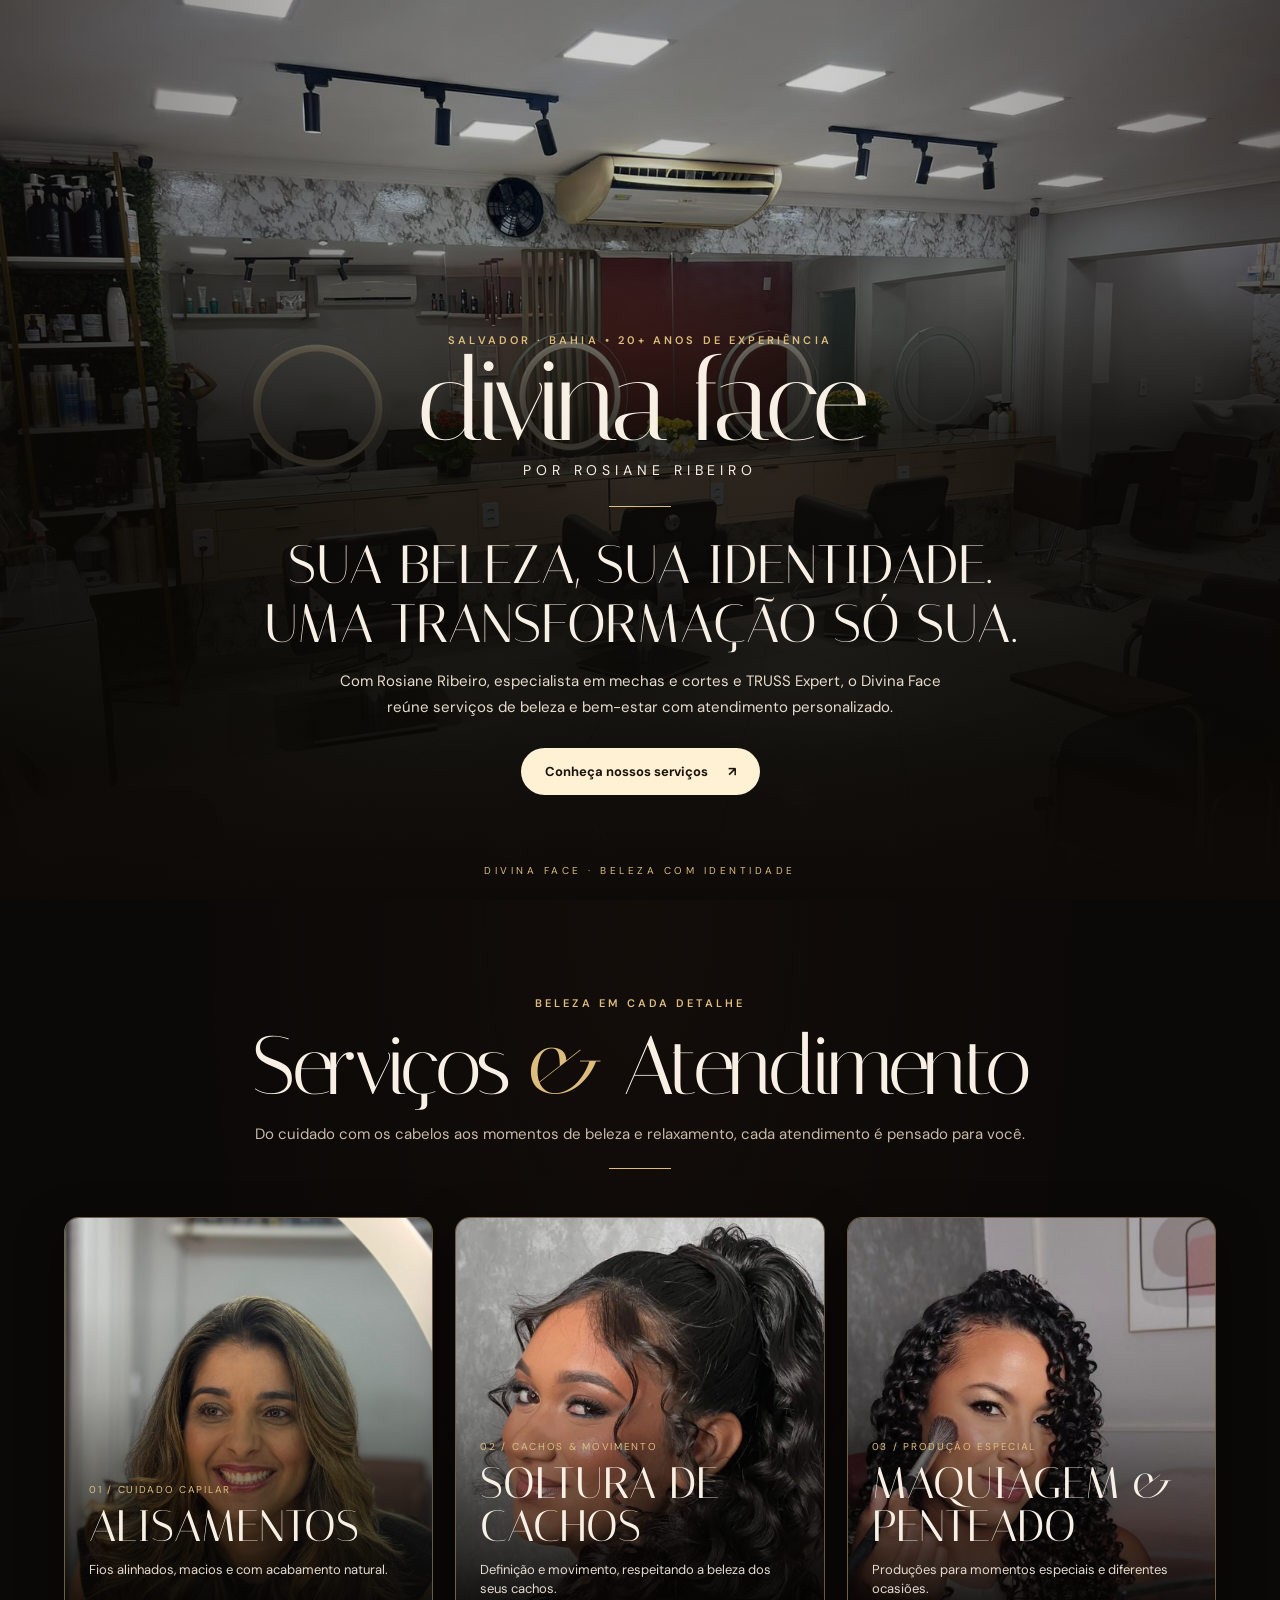
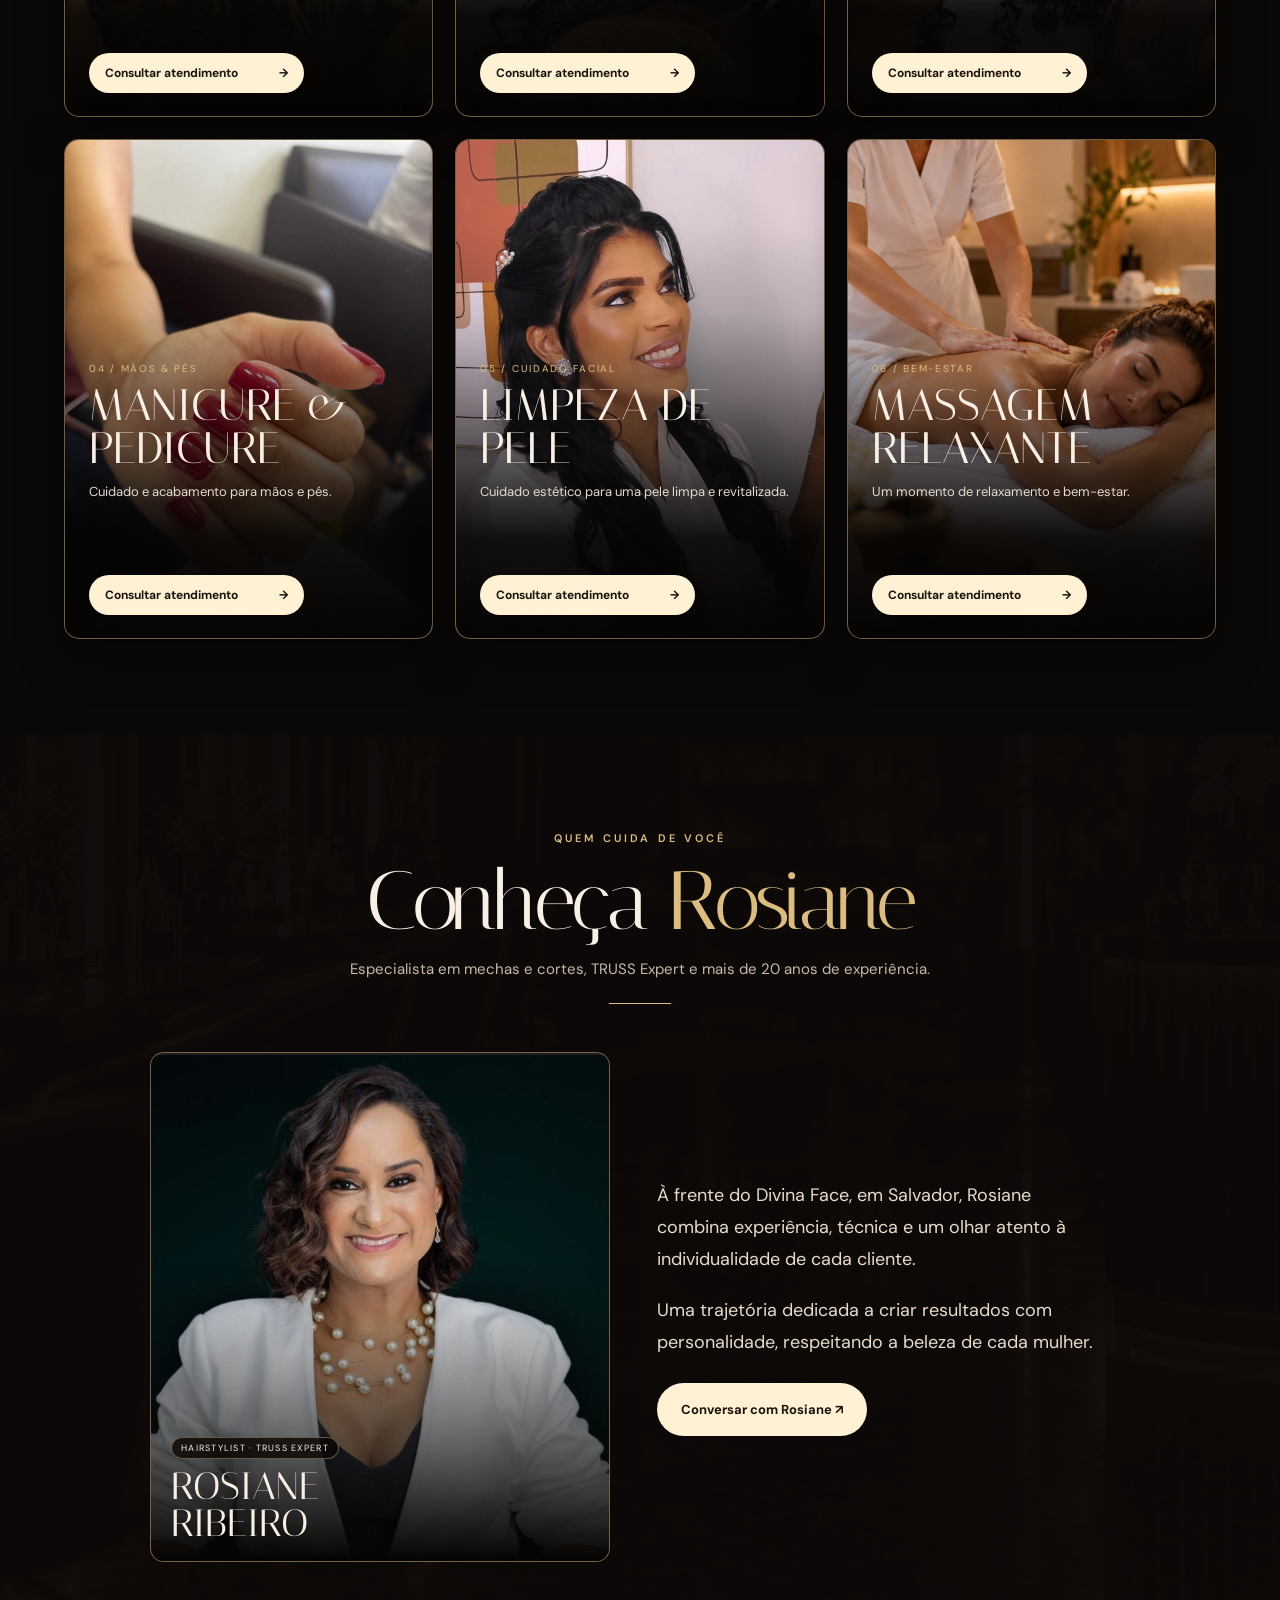
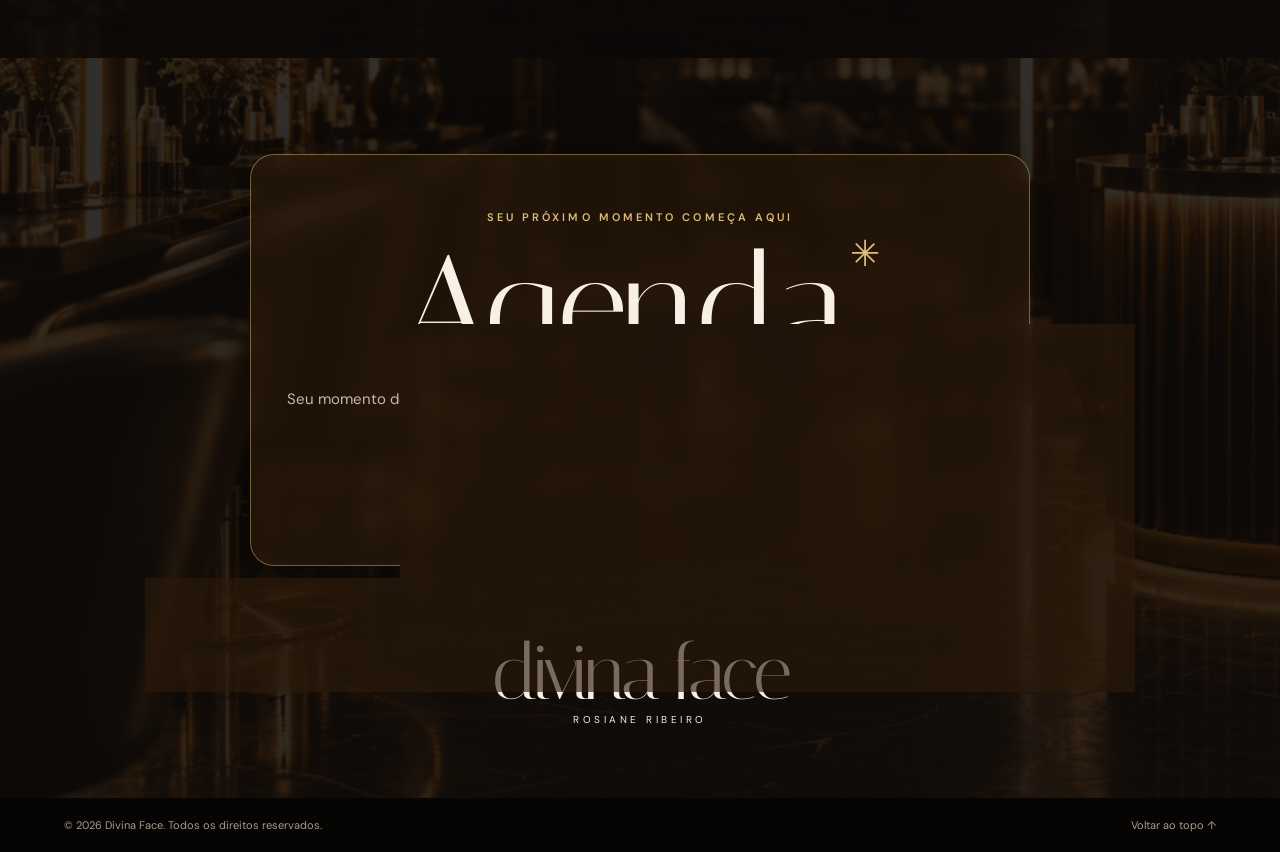
==== commit eaa68af7: "Fix hero image source to URL-safe asset" ====
--- a/Bio/index.html
+++ b/Bio/index.html
@@ -16,7 +16,7 @@
 
     <main id="conteudo">
 <section class="hero" aria-labelledby="hero-title">
-    <div class="hero-media hero-single-image"><img src="../avalia%C3%A7%C3%B5es.jpeg" alt="Ambiente do Salão Divina Face" fetchpriority="high"></div><div class="hero-overlay">
+    <div class="hero-media hero-single-image"><img src="../assets/hero-bio.jpeg" alt="Ambiente do Salão Divina Face" fetchpriority="high"></div><div class="hero-overlay">
 
             </div>
             <div class="hero-content">
@@ -30,14 +30,14 @@
             </div>
             <span class="hero-bottom">DIVINA FACE · BELEZA COM IDENTIDADE</span>
 </section>
-<section class="services section" id="servicos"><div class="section-top"><p class="eyebrow">BELEZA EM CADA DETALHE</p><h2 class="section-title">Serviços <i>&</i> Atendimento</h2><p>Do cuidado com os cabelos aos momentos de beleza e relaxamento, cada atendimento é pensado para você.</p><div class="gold-rule"></div></div><div class="service-grid"><article class="service-card"><img src="../assets/20e9200f7c10c653.jpg" alt="Alisamentos — Divina Face" loading="lazy"><div class="service-content"><small>01 / CUIDADO CAPILAR</small><h3>Alisamentos</h3><p>Fios alinhados, macios e com acabamento natural.</p><a href="https://wa.me/556198050957?text=Ol%C3%A1!%20Vim%20pelo%20Instagram%20da%20Divina%20Face%20e%20gostaria%20de%20saber%20mais%20sobre%20os%20servi%C3%A7os%20e%20agendar%20um%20hor%C3%A1rio." target="_blank" rel="noopener noreferrer" aria-label="Consultar Alisamentos no WhatsApp">Consultar atendimento <span>→</span></a></div></article>
-<article class="service-card"><img src="../cachos.PNG" alt="Soltura de cachos — Divina Face" loading="lazy"><div class="service-content"><small>02 / CACHOS & MOVIMENTO</small><h3>Soltura de cachos</h3><p>Definição e movimento, respeitando a beleza dos seus cachos.</p><a href="https://wa.me/556198050957?text=Ol%C3%A1!%20Vim%20pelo%20Instagram%20da%20Divina%20Face%20e%20gostaria%20de%20saber%20mais%20sobre%20os%20servi%C3%A7os%20e%20agendar%20um%20hor%C3%A1rio." target="_blank" rel="noopener noreferrer" aria-label="Consultar Soltura de cachos no WhatsApp">Consultar atendimento <span>→</span></a></div></article>
-<article class="service-card"><img src="../maquiagem.PNG" alt="Maquiagem e penteado — Divina Face" loading="lazy"><div class="service-content"><small>03 / PRODUÇÃO ESPECIAL</small><h3>Maquiagem & penteado</h3><p>Produções para momentos especiais e diferentes ocasiões.</p><a href="https://wa.me/556198050957?text=Ol%C3%A1!%20Vim%20pelo%20Instagram%20da%20Divina%20Face%20e%20gostaria%20de%20saber%20mais%20sobre%20os%20servi%C3%A7os%20e%20agendar%20um%20hor%C3%A1rio." target="_blank" rel="noopener noreferrer" aria-label="Consultar Maquiagem & penteado no WhatsApp">Consultar atendimento <span>→</span></a></div></article>
-<article class="service-card"><img src="../manicure.jpeg" alt="Manicure e pedicure — Divina Face" loading="lazy"><div class="service-content"><small>04 / MÃOS & PÉS</small><h3>Manicure & pedicure</h3><p>Cuidado e acabamento para mãos e pés.</p><a href="https://wa.me/556198050957?text=Ol%C3%A1!%20Vim%20pelo%20Instagram%20da%20Divina%20Face%20e%20gostaria%20de%20saber%20mais%20sobre%20os%20servi%C3%A7os%20e%20agendar%20um%20hor%C3%A1rio." target="_blank" rel="noopener noreferrer" aria-label="Consultar Manicure & pedicure no WhatsApp">Consultar atendimento <span>→</span></a></div></article>
-<article class="service-card"><img src="../limpeza.PNG" alt="Limpeza de pele — Divina Face" loading="lazy"><div class="service-content"><small>05 / CUIDADO FACIAL</small><h3>Limpeza de pele</h3><p>Cuidado estético para uma pele limpa e revitalizada.</p><a href="https://wa.me/556198050957?text=Ol%C3%A1!%20Vim%20pelo%20Instagram%20da%20Divina%20Face%20e%20gostaria%20de%20saber%20mais%20sobre%20os%20servi%C3%A7os%20e%20agendar%20um%20hor%C3%A1rio." target="_blank" rel="noopener noreferrer" aria-label="Consultar Limpeza de pele no WhatsApp">Consultar atendimento <span>→</span></a></div></article>
-<article class="service-card"><img src="../Massagem%20Relaxante%20no%20Spa.png" alt="Massagem relaxante — Divina Face" loading="lazy"><div class="service-content"><small>06 / BEM-ESTAR</small><h3>Massagem relaxante</h3><p>Um momento de relaxamento e bem-estar.</p><a href="https://wa.me/556198050957?text=Ol%C3%A1!%20Vim%20pelo%20Instagram%20da%20Divina%20Face%20e%20gostaria%20de%20saber%20mais%20sobre%20os%20servi%C3%A7os%20e%20agendar%20um%20hor%C3%A1rio." target="_blank" rel="noopener noreferrer" aria-label="Consultar Massagem relaxante no WhatsApp">Consultar atendimento <span>→</span></a></div></article></div></section>
-<section class="team section" id="equipe"><div class="section-top"><p class="eyebrow">QUEM CUIDA DE VOCÊ</p><h2 class="section-title">Conheça <i>Rosiane</i></h2><p>Especialista em mechas e cortes, TRUSS Expert e mais de 20 anos de experiência.</p><div class="gold-rule"></div></div><div class="team-grid"><article class="team-card"><img src="../assets/rosiane-retrato.png" alt="Rosiane Ribeiro, profissional do Divina Face" loading="lazy"><div class="team-content"><span>HAIRSTYLIST · TRUSS EXPERT</span><h3>Rosiane<br>Ribeiro</h3></div></article><div class="team-description"><p>À frente do Divina Face, em Salvador, Rosiane combina experiência, técnica e um olhar atento à individualidade de cada cliente.</p><p>Uma trajetória dedicada a criar resultados com personalidade, respeitando a beleza de cada mulher.</p><a class="primary-btn" href="https://wa.me/556198050957?text=Ol%C3%A1!%20Vim%20pelo%20Instagram%20da%20Divina%20Face%20e%20gostaria%20de%20saber%20mais%20sobre%20os%20servi%C3%A7os%20e%20agendar%20um%20hor%C3%A1rio." target="_blank" rel="noopener noreferrer">Conversar com Rosiane ↗</a></div></div></section>
-<section class="booking section" id="agenda"><div class="booking-panel"><p class="eyebrow">SEU PRÓXIMO MOMENTO COMEÇA AQUI</p><h2>Agenda<span class="booking-spark">✳</span></h2><p>Seu momento de beleza e bem-estar começa aqui. Consulte nossos serviços e reserve seu horário no Divina Face.</p><a class="booking-btn" href="https://wa.me/556198050957?text=Ol%C3%A1!%20Vim%20pelo%20Instagram%20da%20Divina%20Face%20e%20gostaria%20de%20saber%20mais%20sobre%20os%20servi%C3%A7os%20e%20agendar%20um%20hor%C3%A1rio." target="_blank" rel="noopener noreferrer">Agendar meu horário <span>↗</span></a><span class="booking-icon" aria-hidden="true">▦</span></div><div class="footer-brand">divina face <span>ROSIANE RIBEIRO</span></div></section>
+<section class="services section" id="servicos"><div class="section-top"><p class="eyebrow">BELEZA EM CADA DETALHE</p><h2 class="section-title">Serviços <i>&</i> Atendimento</h2><p>Do cuidado com os cabelos aos momentos de beleza e relaxamento, cada atendimento é pensado para você.</p><div class="gold-rule"></div></div><div class="service-grid"><article class="service-card"><img src="../assets/20e9200f7c10c653.jpg" alt="Alisamentos — Divina Face" loading="lazy"><div class="service-content"><small>01 / CUIDADO CAPILAR</small><h3>Alisamentos</h3><p>Fios alinhados, macios e com acabamento natural.</p><a href="https://wa.me/5571988688281?text=Ol%C3%A1!%20Vim%20pelo%20Instagram%20e%20gostaria%20de%20saber%20mais%20sobre%20os%20servi%C3%A7os%20e%20agendar%20um%20hor%C3%A1rio." target="_blank" rel="noopener noreferrer" aria-label="Consultar Alisamentos no WhatsApp">Consultar atendimento <span>→</span></a></div></article>
+<article class="service-card"><img src="../cachos.PNG" alt="Soltura de cachos — Divina Face" loading="lazy"><div class="service-content"><small>02 / CACHOS & MOVIMENTO</small><h3>Soltura de cachos</h3><p>Definição e movimento, respeitando a beleza dos seus cachos.</p><a href="https://wa.me/5571988688281?text=Ol%C3%A1!%20Vim%20pelo%20Instagram%20e%20gostaria%20de%20saber%20mais%20sobre%20os%20servi%C3%A7os%20e%20agendar%20um%20hor%C3%A1rio." target="_blank" rel="noopener noreferrer" aria-label="Consultar Soltura de cachos no WhatsApp">Consultar atendimento <span>→</span></a></div></article>
+<article class="service-card"><img src="../maquiagem.PNG" alt="Maquiagem e penteado — Divina Face" loading="lazy"><div class="service-content"><small>03 / PRODUÇÃO ESPECIAL</small><h3>Maquiagem & penteado</h3><p>Produções para momentos especiais e diferentes ocasiões.</p><a href="https://wa.me/5571988688281?text=Ol%C3%A1!%20Vim%20pelo%20Instagram%20e%20gostaria%20de%20saber%20mais%20sobre%20os%20servi%C3%A7os%20e%20agendar%20um%20hor%C3%A1rio." target="_blank" rel="noopener noreferrer" aria-label="Consultar Maquiagem & penteado no WhatsApp">Consultar atendimento <span>→</span></a></div></article>
+<article class="service-card"><img src="../manicure.jpeg" alt="Manicure e pedicure — Divina Face" loading="lazy"><div class="service-content"><small>04 / MÃOS & PÉS</small><h3>Manicure & pedicure</h3><p>Cuidado e acabamento para mãos e pés.</p><a href="https://wa.me/5571988688281?text=Ol%C3%A1!%20Vim%20pelo%20Instagram%20e%20gostaria%20de%20saber%20mais%20sobre%20os%20servi%C3%A7os%20e%20agendar%20um%20hor%C3%A1rio." target="_blank" rel="noopener noreferrer" aria-label="Consultar Manicure & pedicure no WhatsApp">Consultar atendimento <span>→</span></a></div></article>
+<article class="service-card"><img src="../limpeza.PNG" alt="Limpeza de pele — Divina Face" loading="lazy"><div class="service-content"><small>05 / CUIDADO FACIAL</small><h3>Limpeza de pele</h3><p>Cuidado estético para uma pele limpa e revitalizada.</p><a href="https://wa.me/5571988688281?text=Ol%C3%A1!%20Vim%20pelo%20Instagram%20e%20gostaria%20de%20saber%20mais%20sobre%20os%20servi%C3%A7os%20e%20agendar%20um%20hor%C3%A1rio." target="_blank" rel="noopener noreferrer" aria-label="Consultar Limpeza de pele no WhatsApp">Consultar atendimento <span>→</span></a></div></article>
+<article class="service-card"><img src="../Massagem%20Relaxante%20no%20Spa.png" alt="Massagem relaxante — Divina Face" loading="lazy"><div class="service-content"><small>06 / BEM-ESTAR</small><h3>Massagem relaxante</h3><p>Um momento de relaxamento e bem-estar.</p><a href="https://wa.me/5571988688281?text=Ol%C3%A1!%20Vim%20pelo%20Instagram%20e%20gostaria%20de%20saber%20mais%20sobre%20os%20servi%C3%A7os%20e%20agendar%20um%20hor%C3%A1rio." target="_blank" rel="noopener noreferrer" aria-label="Consultar Massagem relaxante no WhatsApp">Consultar atendimento <span>→</span></a></div></article></div></section>
+<section class="team section" id="equipe"><div class="section-top"><p class="eyebrow">QUEM CUIDA DE VOCÊ</p><h2 class="section-title">Conheça <i>Rosiane</i></h2><p>Especialista em mechas e cortes, TRUSS Expert e mais de 20 anos de experiência.</p><div class="gold-rule"></div></div><div class="team-grid"><article class="team-card"><img src="../assets/rosiane-retrato.png" alt="Rosiane Ribeiro, profissional do Divina Face" loading="lazy"><div class="team-content"><span>HAIRSTYLIST · TRUSS EXPERT</span><h3>Rosiane<br>Ribeiro</h3></div></article><div class="team-description"><p>À frente do Divina Face, em Salvador, Rosiane combina experiência, técnica e um olhar atento à individualidade de cada cliente.</p><p>Uma trajetória dedicada a criar resultados com personalidade, respeitando a beleza de cada mulher.</p><a class="primary-btn" href="https://wa.me/5571988688281?text=Ol%C3%A1!%20Vim%20pelo%20Instagram%20e%20gostaria%20de%20saber%20mais%20sobre%20os%20servi%C3%A7os%20e%20agendar%20um%20hor%C3%A1rio." target="_blank" rel="noopener noreferrer">Conversar com Rosiane ↗</a></div></div></section>
+<section class="booking section" id="agenda"><div class="booking-panel"><p class="eyebrow">SEU PRÓXIMO MOMENTO COMEÇA AQUI</p><h2>Agenda<span class="booking-spark">✳</span></h2><p>Seu momento de beleza e bem-estar começa aqui. Consulte nossos serviços e reserve seu horário no Divina Face.</p><a class="booking-btn" href="https://wa.me/5571988688281?text=Ol%C3%A1!%20Vim%20pelo%20Instagram%20e%20gostaria%20de%20saber%20mais%20sobre%20os%20servi%C3%A7os%20e%20agendar%20um%20hor%C3%A1rio." target="_blank" rel="noopener noreferrer">Agendar meu horário <span>↗</span></a><span class="booking-icon" aria-hidden="true">▦</span></div><div class="footer-brand">divina face <span>ROSIANE RIBEIRO</span></div></section>
 </main><footer><span>© <span id="year"></span> Divina Face. Todos os direitos reservados.</span><a href="#conteudo">Voltar ao topo ↑</a></footer>
 <script src="script.js" defer></script>
 </body></html>
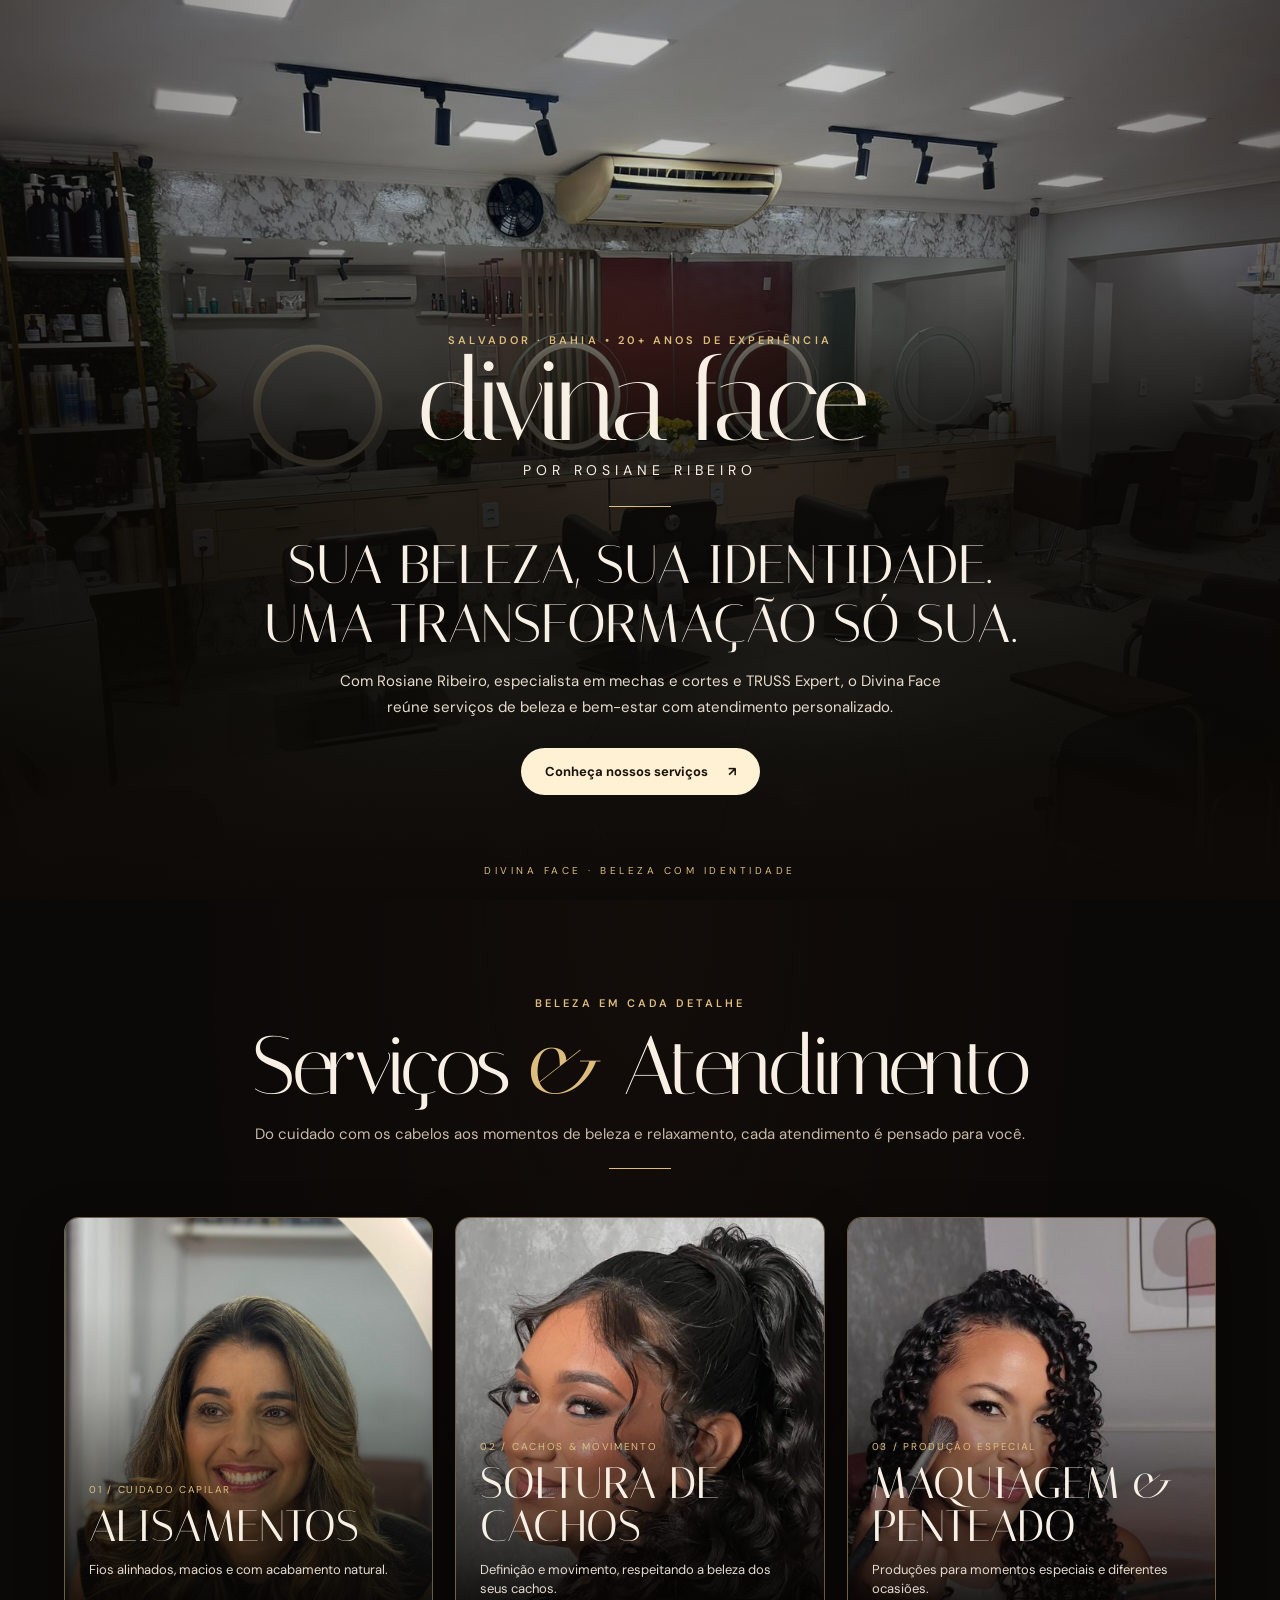
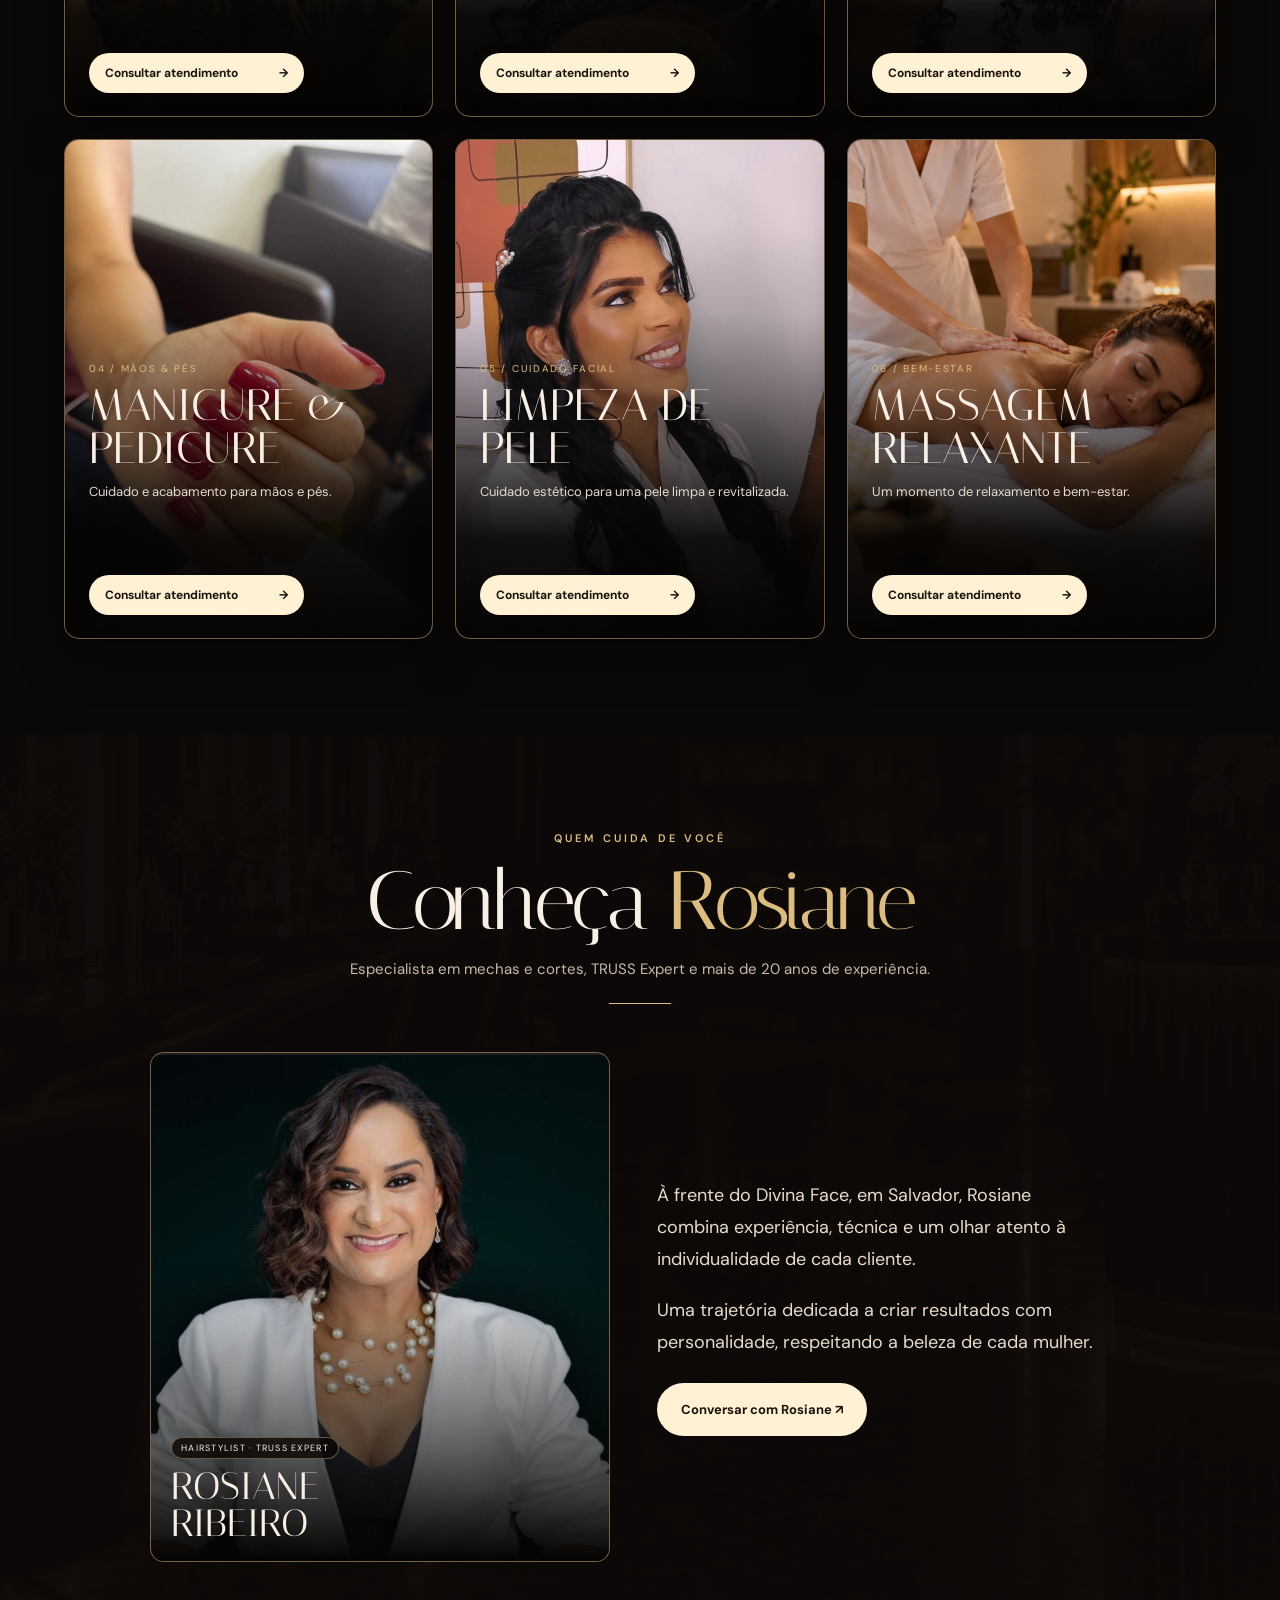
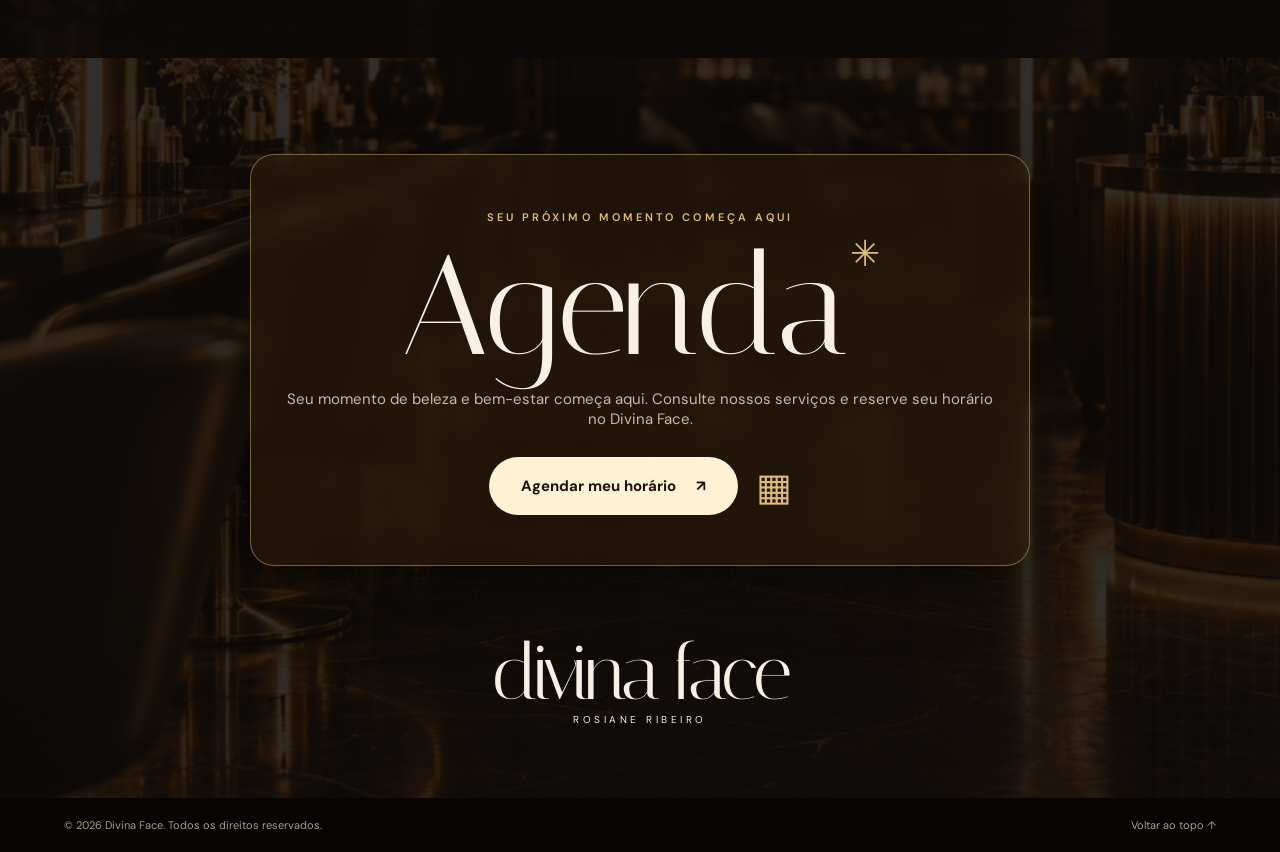
==== commit 70b78194: "Fix Bio hero image relative path for colocated assets folder" ====
--- a/Bio/index.html
+++ b/Bio/index.html
@@ -16,7 +16,7 @@
 
     <main id="conteudo">
 <section class="hero" aria-labelledby="hero-title">
-    <div class="hero-media hero-single-image"><img src="../assets/hero-bio.jpeg" alt="Ambiente do Salão Divina Face" fetchpriority="high"></div><div class="hero-overlay">
+    <div class="hero-media hero-single-image"><img src="assets/hero-bio.jpeg" alt="Ambiente do Salão Divina Face" fetchpriority="high"></div><div class="hero-overlay">
 
             </div>
             <div class="hero-content">
